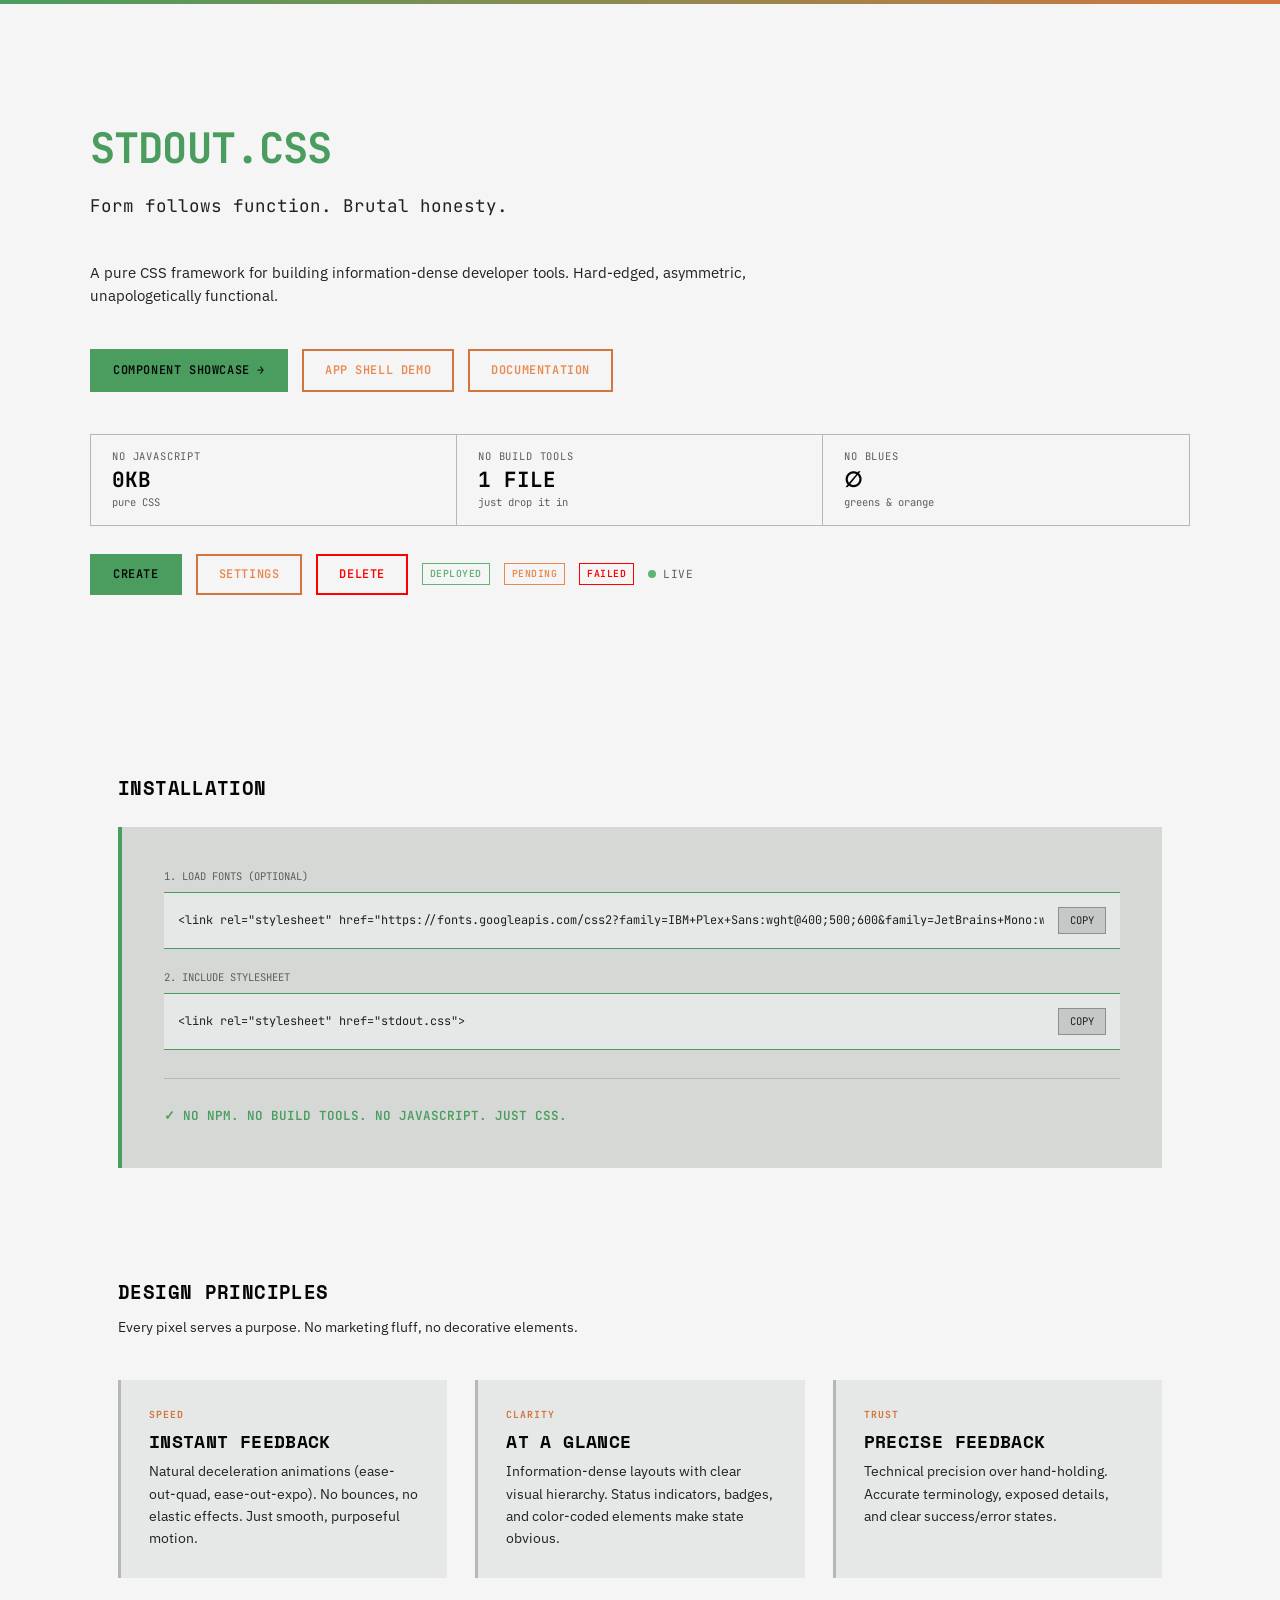
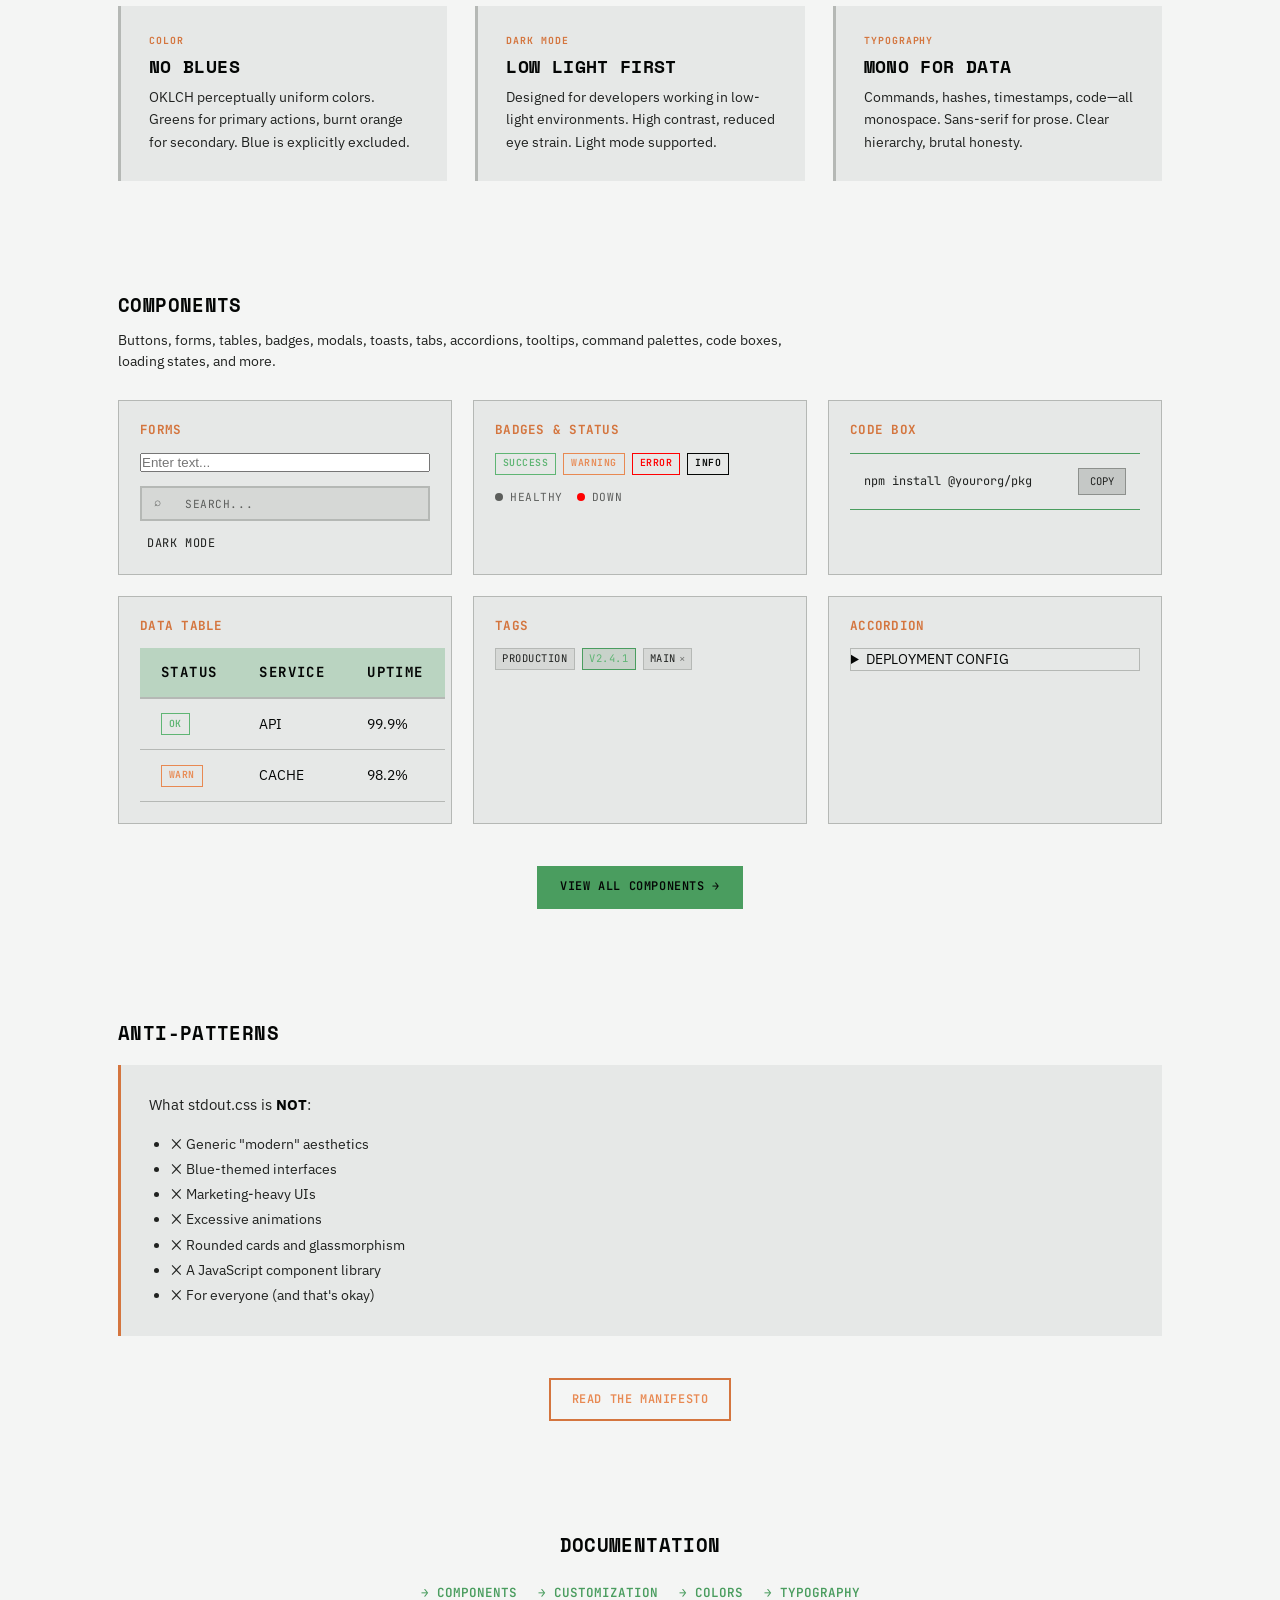
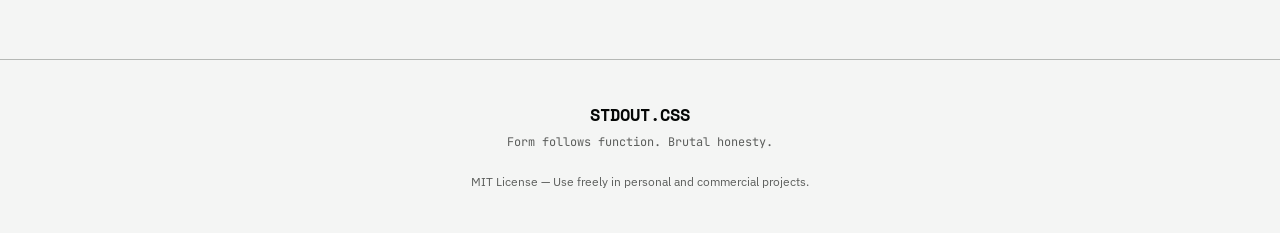
==== index.html @ 314b1a1a "Rebrand to stdout.css and add GitHub Pages landing page - Rebrand from "Terminal Brutalism" to stdou" ====
<!DOCTYPE html>
<html lang="en">
<head>
    <meta charset="UTF-8">
    <meta name="viewport" content="width=device-width, initial-scale=1.0">
    <title>Stdout.css — Pure CSS Framework for Developer Tools</title>
    <meta name="description" content="A pure CSS framework for building information-dense developer tools. No JavaScript. No build tools. Form follows function. Brutal honesty.">
    <link rel="preconnect" href="https://fonts.googleapis.com">
    <link rel="preconnect" href="https://fonts.gstatic.com" crossorigin>
    <link rel="stylesheet" href="https://fonts.googleapis.com/css2?family=IBM+Plex+Sans:wght@400;500;600&family=JetBrains+Mono:wght@400;500;600&family=Space+Mono:wght@400;700&display=swap">
    <link rel="stylesheet" href="stdout.css">
    <style>
        /* Page layout */
        .hero {
            min-height: 80vh;
            display: flex;
            flex-direction: column;
            justify-content: center;
            padding: var(--space-3xl) var(--space-xl);
            position: relative;
            overflow: hidden;
        }

        .hero::before {
            content: '';
            position: absolute;
            top: 0;
            left: 0;
            right: 0;
            height: 4px;
            background: linear-gradient(90deg, var(--green-primary) 0%, var(--orange-primary) 100%);
        }

        .hero-content {
            max-width: 1100px;
            margin: 0 auto;
            width: 100%;
        }

        .terminal-display {
            font-family: var(--font-mono);
            font-size: 3rem;
            font-weight: 700;
            line-height: 1.1;
            margin-bottom: var(--space-lg);
            color: var(--green-primary);
            text-transform: uppercase;
            letter-spacing: -0.02em;
        }

        .terminal-subtitle {
            font-family: var(--font-mono);
            font-size: 1.25rem;
            color: var(--text-secondary);
            margin-bottom: var(--space-2xl);
            max-width: 600px;
        }

        .section {
            padding: var(--space-3xl) var(--space-xl);
            max-width: 1100px;
            margin: 0 auto;
        }

        .feature-grid {
            display: grid;
            grid-template-columns: repeat(auto-fit, minmax(280px, 1fr));
            gap: var(--space-xl);
            margin-top: var(--space-2xl);
        }

        .feature-card {
            padding: var(--space-xl);
            background: var(--bg-surface);
            border-left: 3px solid var(--border-subtle);
            transition: all 200ms var(--ease-out-quad);
        }

        .feature-card:hover {
            border-left-color: var(--green-primary);
            background: var(--bg-elevated);
        }

        .feature-label {
            font-family: var(--font-mono);
            font-size: 0.7rem;
            color: var(--orange-primary);
            font-weight: 700;
            margin-bottom: var(--space-sm);
            text-transform: uppercase;
            letter-spacing: 0.1em;
        }

        .feature-title {
            font-family: var(--font-display);
            font-size: 1.3rem;
            font-weight: 700;
            margin-bottom: var(--space-sm);
            text-transform: uppercase;
        }

        .example-grid {
            display: grid;
            grid-template-columns: repeat(auto-fit, minmax(320px, 1fr));
            gap: var(--space-lg);
            margin-top: var(--space-xl);
        }

        .example-box {
            padding: var(--space-lg);
            background: var(--bg-surface);
            border: 1px solid var(--border-subtle);
        }

        .install-box {
            background: var(--bg-elevated);
            padding: var(--space-2xl);
            border-left: 4px solid var(--green-primary);
            margin-top: var(--space-xl);
        }

        @media (max-width: 768px) {
            .terminal-display {
                font-size: 2rem;
            }
            .terminal-subtitle {
                font-size: 1rem;
            }
        }
    </style>
</head>
<body>

<!-- ── HERO ──────────────────────────────────────────────── -->
<section class="hero">
    <div class="hero-content">
        <div class="terminal-display">
            STDOUT.CSS
        </div>
        <div class="terminal-subtitle">
            Form follows function. Brutal honesty.
        </div>
        <p style="color: var(--text-secondary); font-size: 1.1rem; margin-bottom: var(--space-2xl); max-width: 700px;">
            A pure CSS framework for building information-dense developer tools. Hard-edged, asymmetric, unapologetically functional.
        </p>

        <div style="display: flex; gap: var(--space-md); flex-wrap: wrap; margin-bottom: var(--space-2xl);">
            <a href="examples/index.html" class="action-btn" style="text-decoration: none;">COMPONENT SHOWCASE →</a>
            <a href="examples/app-shell.html" class="action-btn secondary" style="text-decoration: none;">APP SHELL DEMO</a>
            <a href="docs/components.md" class="action-btn secondary" style="text-decoration: none;">DOCUMENTATION</a>
        </div>

        <!-- Live stats -->
        <div class="stat-row" style="margin-bottom: var(--space-xl);">
            <div class="stat-cell">
                <div class="stat-label">NO JAVASCRIPT</div>
                <div class="stat-value">0KB</div>
                <div class="stat-delta">pure CSS</div>
            </div>
            <div class="stat-cell">
                <div class="stat-label">NO BUILD TOOLS</div>
                <div class="stat-value">1 FILE</div>
                <div class="stat-delta">just drop it in</div>
            </div>
            <div class="stat-cell">
                <div class="stat-label">NO BLUES</div>
                <div class="stat-value">∅</div>
                <div class="stat-delta">greens & orange</div>
            </div>
        </div>

        <!-- Live component preview -->
        <div style="display: flex; gap: var(--space-md); align-items: center; flex-wrap: wrap;">
            <button class="action-btn">CREATE</button>
            <button class="action-btn secondary">SETTINGS</button>
            <button class="action-btn danger">DELETE</button>
            <span class="badge success">DEPLOYED</span>
            <span class="badge warning">PENDING</span>
            <span class="badge error">FAILED</span>
            <span class="status-row">
                <span class="status-dot live pulse"></span>
                LIVE
            </span>
        </div>
    </div>
</section>

<!-- ── INSTALL ───────────────────────────────────────────── -->
<section class="section" style="background: var(--bg-base);">
    <h2 style="margin-bottom: var(--space-lg);">INSTALLATION</h2>

    <div class="install-box">
        <div style="margin-bottom: var(--space-lg);">
            <div style="font-family: var(--font-mono); font-size: 0.75rem; color: var(--text-muted); margin-bottom: var(--space-sm);">
                1. LOAD FONTS (OPTIONAL)
            </div>
            <div class="code-box">
                <pre><code>&lt;link rel="stylesheet" href="https://fonts.googleapis.com/css2?family=IBM+Plex+Sans:wght@400;500;600&family=JetBrains+Mono:wght@400;500;600&family=Space+Mono:wght@400;700&display=swap"&gt;</code></pre>
                <button class="copy-btn" aria-label="Copy to clipboard">COPY</button>
            </div>
        </div>

        <div>
            <div style="font-family: var(--font-mono); font-size: 0.75rem; color: var(--text-muted); margin-bottom: var(--space-sm);">
                2. INCLUDE STYLESHEET
            </div>
            <div class="code-box">
                <pre><code>&lt;link rel="stylesheet" href="stdout.css"&gt;</code></pre>
                <button class="copy-btn" aria-label="Copy to clipboard">COPY</button>
            </div>
        </div>

        <div style="margin-top: var(--space-xl); padding-top: var(--space-xl); border-top: 1px solid var(--border-subtle);">
            <div style="font-family: var(--font-mono); font-size: 0.9rem; color: var(--green-primary); font-weight: 600;">
                ✓ NO NPM. NO BUILD TOOLS. NO JAVASCRIPT. JUST CSS.
            </div>
        </div>
    </div>
</section>

<!-- ── FEATURES ──────────────────────────────────────────── -->
<section class="section">
    <h2 style="margin-bottom: var(--space-md);">DESIGN PRINCIPLES</h2>
    <p style="color: var(--text-secondary); max-width: 700px;">
        Every pixel serves a purpose. No marketing fluff, no decorative elements.
    </p>

    <div class="feature-grid">
        <div class="feature-card">
            <div class="feature-label">SPEED</div>
            <h3 class="feature-title">Instant Feedback</h3>
            <p style="color: var(--text-secondary); line-height: 1.6;">
                Natural deceleration animations (ease-out-quad, ease-out-expo). No bounces, no elastic effects. Just smooth, purposeful motion.
            </p>
        </div>

        <div class="feature-card">
            <div class="feature-label">CLARITY</div>
            <h3 class="feature-title">At A Glance</h3>
            <p style="color: var(--text-secondary); line-height: 1.6;">
                Information-dense layouts with clear visual hierarchy. Status indicators, badges, and color-coded elements make state obvious.
            </p>
        </div>

        <div class="feature-card">
            <div class="feature-label">TRUST</div>
            <h3 class="feature-title">Precise Feedback</h3>
            <p style="color: var(--text-secondary); line-height: 1.6;">
                Technical precision over hand-holding. Accurate terminology, exposed details, and clear success/error states.
            </p>
        </div>

        <div class="feature-card">
            <div class="feature-label">COLOR</div>
            <h3 class="feature-title">No Blues</h3>
            <p style="color: var(--text-secondary); line-height: 1.6;">
                OKLCH perceptually uniform colors. Greens for primary actions, burnt orange for secondary. Blue is explicitly excluded.
            </p>
        </div>

        <div class="feature-card">
            <div class="feature-label">DARK MODE</div>
            <h3 class="feature-title">Low Light First</h3>
            <p style="color: var(--text-secondary); line-height: 1.6;">
                Designed for developers working in low-light environments. High contrast, reduced eye strain. Light mode supported.
            </p>
        </div>

        <div class="feature-card">
            <div class="feature-label">TYPOGRAPHY</div>
            <h3 class="feature-title">Mono For Data</h3>
            <p style="color: var(--text-secondary); line-height: 1.6;">
                Commands, hashes, timestamps, code—all monospace. Sans-serif for prose. Clear hierarchy, brutal honesty.
            </p>
        </div>
    </div>
</section>

<!-- ── COMPONENTS ────────────────────────────────────────── -->
<section class="section" style="background: var(--bg-base);">
    <h2 style="margin-bottom: var(--space-md);">COMPONENTS</h2>
    <p style="color: var(--text-secondary); margin-bottom: var(--space-xl); max-width: 700px;">
        Buttons, forms, tables, badges, modals, toasts, tabs, accordions, tooltips, command palettes, code boxes, loading states, and more.
    </p>

    <div class="example-grid">
        <!-- Forms -->
        <div class="example-box">
            <h3 style="font-size: 0.9rem; margin-bottom: var(--space-md); font-family: var(--font-mono); color: var(--orange-primary);">FORMS</h3>
            <div style="display: flex; flex-direction: column; gap: var(--space-md);">
                <input type="text" placeholder="Enter text..." style="width: 100%;">
                <div class="search-field">
                    <span class="search-prefix">⌕</span>
                    <input type="search" class="search-input" placeholder="Search...">
                </div>
                <label class="toggle-switch">
                    <input type="checkbox" checked>
                    <span class="toggle-slider"></span>
                    <span class="toggle-label">DARK MODE</span>
                </label>
            </div>
        </div>

        <!-- Badges & Status -->
        <div class="example-box">
            <h3 style="font-size: 0.9rem; margin-bottom: var(--space-md); font-family: var(--font-mono); color: var(--orange-primary);">BADGES & STATUS</h3>
            <div style="display: flex; flex-direction: column; gap: var(--space-md);">
                <div style="display: flex; gap: var(--space-sm); flex-wrap: wrap;">
                    <span class="badge success">SUCCESS</span>
                    <span class="badge warning">WARNING</span>
                    <span class="badge error">ERROR</span>
                    <span class="badge">INFO</span>
                </div>
                <div style="display: flex; gap: var(--space-md); flex-wrap: wrap;">
                    <span class="status-row">
                        <span class="status-dot success"></span>
                        HEALTHY
                    </span>
                    <span class="status-row">
                        <span class="status-dot error"></span>
                        DOWN
                    </span>
                </div>
            </div>
        </div>

        <!-- Code Box -->
        <div class="example-box">
            <h3 style="font-size: 0.9rem; margin-bottom: var(--space-md); font-family: var(--font-mono); color: var(--orange-primary);">CODE BOX</h3>
            <div class="code-box">
                <pre><code>npm install @yourorg/pkg</code></pre>
                <button class="copy-btn" aria-label="Copy to clipboard">COPY</button>
            </div>
        </div>

        <!-- Data Table -->
        <div class="example-box">
            <h3 style="font-size: 0.9rem; margin-bottom: var(--space-md); font-family: var(--font-mono); color: var(--orange-primary);">DATA TABLE</h3>
            <table class="data-table">
                <thead>
                    <tr>
                        <th>STATUS</th>
                        <th>SERVICE</th>
                        <th>UPTIME</th>
                    </tr>
                </thead>
                <tbody>
                    <tr>
                        <td><span class="badge success">OK</span></td>
                        <td>API</td>
                        <td>99.9%</td>
                    </tr>
                    <tr>
                        <td><span class="badge warning">WARN</span></td>
                        <td>CACHE</td>
                        <td>98.2%</td>
                    </tr>
                </tbody>
            </table>
        </div>

        <!-- Tags -->
        <div class="example-box">
            <h3 style="font-size: 0.9rem; margin-bottom: var(--space-md); font-family: var(--font-mono); color: var(--orange-primary);">TAGS</h3>
            <div class="tag-list">
                <span class="tag">production</span>
                <span class="tag accent">v2.4.1</span>
                <span class="tag">main <button class="tag-remove" aria-label="Remove">×</button></span>
            </div>
        </div>

        <!-- Accordion -->
        <div class="example-box">
            <h3 style="font-size: 0.9rem; margin-bottom: var(--space-md); font-family: var(--font-mono); color: var(--orange-primary);">ACCORDION</h3>
            <details class="accordion">
                <summary class="accordion-trigger">
                    DEPLOYMENT CONFIG
                </summary>
                <div class="accordion-content">
                    <p style="color: var(--text-secondary); margin: 0;">
                        Environment variables, build settings, and deployment hooks.
                    </p>
                </div>
            </details>
        </div>
    </div>

    <div style="margin-top: var(--space-2xl); text-align: center;">
        <a href="examples/index.html" class="action-btn" style="text-decoration: none;">VIEW ALL COMPONENTS →</a>
    </div>
</section>

<!-- ── PHILOSOPHY ────────────────────────────────────────── -->
<section class="section">
    <h2 style="margin-bottom: var(--space-lg);">ANTI-PATTERNS</h2>

    <div style="background: var(--bg-surface); border-left: 3px solid var(--orange-primary); padding: var(--space-xl);">
        <p style="color: var(--text-secondary); font-size: 1.05rem; line-height: 1.7; margin-bottom: var(--space-md);">
            What stdout.css is <strong style="color: var(--text-primary);">NOT</strong>:
        </p>
        <ul style="color: var(--text-secondary); line-height: 1.8; padding-left: var(--space-lg);">
            <li>❌ Generic "modern" aesthetics</li>
            <li>❌ Blue-themed interfaces</li>
            <li>❌ Marketing-heavy UIs</li>
            <li>❌ Excessive animations</li>
            <li>❌ Rounded cards and glassmorphism</li>
            <li>❌ A JavaScript component library</li>
            <li>❌ For everyone (and that's okay)</li>
        </ul>
    </div>

    <div style="margin-top: var(--space-2xl); text-align: center;">
        <a href="PHILOSOPHY.md" class="action-btn secondary" style="text-decoration: none;">READ THE MANIFESTO</a>
    </div>
</section>

<!-- ── DOCS & EXAMPLES ───────────────────────────────────── -->
<section class="section" style="background: var(--bg-base); text-align: center; padding: var(--space-3xl) var(--space-xl);">
    <h2 style="margin-bottom: var(--space-lg);">DOCUMENTATION</h2>

    <div style="display: flex; gap: var(--space-lg); justify-content: center; flex-wrap: wrap; margin-top: var(--space-xl);">
        <a href="docs/components.md" style="text-decoration: none; color: var(--green-primary); font-family: var(--font-mono); font-weight: 600; font-size: 0.9rem;">
            → COMPONENTS
        </a>
        <a href="docs/customization.md" style="text-decoration: none; color: var(--green-primary); font-family: var(--font-mono); font-weight: 600; font-size: 0.9rem;">
            → CUSTOMIZATION
        </a>
        <a href="docs/colors.md" style="text-decoration: none; color: var(--green-primary); font-family: var(--font-mono); font-weight: 600; font-size: 0.9rem;">
            → COLORS
        </a>
        <a href="docs/typography.md" style="text-decoration: none; color: var(--green-primary); font-family: var(--font-mono); font-weight: 600; font-size: 0.9rem;">
            → TYPOGRAPHY
        </a>
    </div>
</section>

<!-- ── FOOTER ────────────────────────────────────────────── -->
<footer style="padding: var(--space-2xl) var(--space-xl); background: var(--bg-base); border-top: 1px solid var(--border-subtle); text-align: center;">
    <div style="font-family: var(--font-display); font-size: 1.2rem; font-weight: 700; margin-bottom: var(--space-sm); text-transform: uppercase;">
        STDOUT.CSS
    </div>
    <div style="color: var(--text-muted); font-family: var(--font-mono); font-size: 0.85rem; margin-bottom: var(--space-lg);">
        Form follows function. Brutal honesty.
    </div>
    <div style="color: var(--text-muted); font-size: 0.85rem;">
        MIT License — Use freely in personal and commercial projects.
    </div>
</footer>

<script>
    // Copy button functionality
    document.querySelectorAll('.copy-btn').forEach(btn => {
        btn.addEventListener('click', () => {
            const codeBox = btn.closest('.code-box');
            const code = codeBox.querySelector('code').textContent;
            navigator.clipboard.writeText(code).then(() => {
                const originalText = btn.textContent;
                btn.textContent = 'COPIED';
                btn.style.background = 'var(--green-primary)';
                btn.style.color = 'var(--gray-900)';
                setTimeout(() => {
                    btn.textContent = originalText;
                    btn.style.background = '';
                    btn.style.color = '';
                }, 2000);
            });
        });
    });
</script>

</body>
</html>
---- stdout.css ----
/* ============================================
   STDOUT.CSS
   Form follows function. Brutal honesty.
   A CSS-only framework for information-dense developer tools
   ============================================ */

/* ============================================
   CSS VARIABLES & DESIGN TOKENS
   ============================================ */
:root {
    /* Colors - Greens & Orange (NO BLUES) */
    --green-primary: #4a9d5f;
    --green-light: #5fb574;
    --green-dark: #3a7d4f;
    --orange-primary: #d4753e;
    --orange-light: #e88952;
    --orange-dark: #c4652e;

    /* Grays & Blacks (tinted with green for cohesion - no pure grays) */
    --gray-900: oklch(0.12 0.008 150);  /* ~#0a0b0a - darkest, subtle green tint */
    --gray-850: oklch(0.18 0.008 150);  /* ~#121312 */
    --gray-800: oklch(0.24 0.008 150);  /* ~#1a1b1a */
    --gray-700: oklch(0.30 0.008 150);  /* ~#252625 */
    --gray-600: oklch(0.40 0.008 150);  /* ~#3a3b3a */
    --gray-500: oklch(0.48 0.008 150);  /* ~#4a4c4a */
    --gray-400: oklch(0.60 0.006 150);  /* ~#6a6b6a */
    --gray-300: oklch(0.70 0.004 150);  /* ~#8a8b8a */
    --gray-200: oklch(0.80 0.003 150);  /* ~#a8a9a8 */
    --gray-100: oklch(0.88 0.002 150);  /* ~#c8c9c8 */
    --gray-50: oklch(0.94 0.001 150);   /* ~#e8e9e8 - lightest */

    /* Semantic Colors */
    --bg-app: var(--gray-900);
    --bg-surface: var(--gray-800);
    --bg-elevated: var(--gray-700);
    --bg-interactive: var(--gray-600);
    --border-subtle: var(--gray-600);
    --border-strong: var(--gray-500);
    --text-primary: var(--gray-50);
    --text-secondary: var(--gray-200);
    --text-muted: var(--gray-400);
    --text-accent: var(--green-light);

    /* Status Colors */
    --status-success: var(--green-light);
    --status-warning: var(--orange-light);
    --status-error: oklch(0.63 0.26 29);
    --status-info: var(--gray-300);

    /* Typography
     * Load these fonts before stdout.css, with display=swap to prevent FOIT:
     *
     * <link rel="preconnect" href="https://fonts.googleapis.com">
     * <link rel="preconnect" href="https://fonts.gstatic.com" crossorigin>
     * <link rel="stylesheet" href="https://fonts.googleapis.com/css2?family=IBM+Plex+Sans:wght@400;500;600&family=JetBrains+Mono:wght@400;500;600&family=Space+Mono:wght@400;700&display=swap">
     *
     * Fallbacks are provided — the UI remains functional without custom fonts.
     */
    --font-display: 'Space Mono', 'Courier New', monospace;
    --font-body: 'IBM Plex Sans', -apple-system, BlinkMacSystemFont, 'Segoe UI', sans-serif;
    --font-mono: 'JetBrains Mono', 'Courier New', monospace;

    /* Spacing Scale (asymmetric, functional) */
    --space-xs: 0.25rem;
    --space-sm: 0.5rem;
    --space-md: 1rem;
    --space-lg: 1.5rem;
    --space-xl: 2rem;
    --space-2xl: 3rem;
    --space-3xl: 4rem;

    /* Layout */
    --border-width: 2px;
    --focus-ring-color: var(--green-light);
    --table-actions-width: 120px;

    /* Transitions - cubic-bezier for natural deceleration */
    --ease-out-quad: cubic-bezier(0.25, 0.46, 0.45, 0.94);
    --ease-out-quart: cubic-bezier(0.165, 0.84, 0.44, 1);
    --ease-out-expo: cubic-bezier(0.19, 1, 0.22, 1);
    --transition-fast: 150ms var(--ease-out-quart);
    --transition-normal: 250ms var(--ease-out-quart);
    --transition-slow: 350ms var(--ease-out-expo);
}

/* ============================================
   RESET & BASE STYLES
   ============================================ */
*, *::before, *::after {
    box-sizing: border-box;
    margin: 0;
    padding: 0;
}

html {
    font-size: 14px;
    -webkit-font-smoothing: antialiased;
    -moz-osx-font-smoothing: grayscale;
}

body {
    font-family: var(--font-body);
    font-size: 1rem;
    line-height: 1.5;
    color: var(--text-primary);
    background: var(--bg-app);
}

/* ============================================
   FOCUS INDICATORS (Accessibility)
   ============================================ */
*:focus {
    outline: none;
}

*:focus-visible {
    outline: 2px solid var(--focus-ring-color);
    outline-offset: 2px;
}

/* Keyboard navigation support */
@media (prefers-reduced-motion: reduce) {
    *,
    *::before,
    *::after {
        animation-duration: 0.01ms !important;
        animation-iteration-count: 1 !important;
        transition-duration: 0.01ms !important;
    }
}

/* ============================================
   TYPOGRAPHY SYSTEM
   ============================================ */
h1, h2, h3, h4, h5, h6 {
    font-family: var(--font-display);
    font-weight: 700;
    letter-spacing: 0.02em;
    text-transform: uppercase;
}

h1 {
    font-size: clamp(1.5rem, 2vw, 2rem);
    line-height: 1.1;
    letter-spacing: 0.025em;
}
h2 {
    font-size: clamp(1.25rem, 1.5vw, 1.5rem);
    line-height: 1.2;
    letter-spacing: 0.02em;
}
h3 {
    font-size: 1.25rem;
    line-height: 1.3;
}
h4 {
    font-size: 1.125rem;
    line-height: 1.4;
}
h5 {
    font-size: 1rem;
    line-height: 1.4;
}

code, kbd, pre {
    font-family: var(--font-mono);
    font-size: 0.9em;
}

/* Inline code */
:not(pre) > code {
    padding: 0.1em 0.35em;
    background: var(--bg-elevated);
    border: 1px solid var(--border-subtle);
    color: var(--green-light);
}

/* Keyboard shortcut */
kbd {
    display: inline-block;
    padding: 0.1em 0.45em;
    background: var(--bg-elevated);
    border: 1px solid var(--border-strong);
    border-bottom-width: 2px;
    color: var(--text-secondary);
    font-size: 0.75em;
    line-height: 1.5;
}

/* Highlighted text */
mark {
    background: color-mix(in oklch, var(--orange-light) 30%, transparent);
    color: var(--text-primary);
    padding: 0.05em 0.2em;
}

/* Abbreviation */
abbr[title] {
    text-decoration: underline dotted var(--text-muted);
    cursor: help;
}

/* Blockquote */
blockquote {
    border-left: 3px solid var(--orange-primary);
    margin: var(--space-md) 0;
    padding: var(--space-sm) var(--space-lg);
    color: var(--text-secondary);
    font-style: italic;
}

blockquote cite {
    display: block;
    margin-top: var(--space-sm);
    font-family: var(--font-mono);
    font-size: 0.8em;
    font-style: normal;
    color: var(--text-muted);
}

/* Deleted / inserted text */
del {
    color: var(--status-error);
    text-decoration: line-through;
    opacity: 0.7;
}

ins {
    color: var(--status-success);
    text-decoration: underline;
    text-decoration-style: dotted;
}

/* Superscript / subscript */
sup, sub {
    font-size: 0.75em;
    font-family: var(--font-mono);
    color: var(--text-muted);
}

/* Small text */
small {
    font-size: 0.85em;
    color: var(--text-muted);
}

/* ============================================
   TOOLTIPS
   ============================================ */
[data-tooltip] {
    position: relative;
}

/* Tooltip box — default position: above */
[data-tooltip]::before {
    content: attr(data-tooltip);
    position: absolute;
    bottom: calc(100% + 6px);
    left: 50%;
    transform: translateX(-50%);
    padding: var(--space-xs) var(--space-sm);
    background: var(--bg-surface);
    border: 1px solid var(--green-primary);
    color: var(--text-primary);
    font-family: var(--font-mono);
    font-size: 0.75rem;
    font-style: normal;
    white-space: nowrap;
    pointer-events: none;
    opacity: 0;
    z-index: 4000;
    transition: opacity var(--transition-fast);
}

[data-tooltip]:hover,
[data-tooltip]:focus-visible {
    z-index: 1;
}

[data-tooltip]:hover::before,
[data-tooltip]:focus-visible::before {
    opacity: 1;
}

/* Position variants */
[data-tooltip].tooltip-bottom::before {
    bottom: auto;
    top: calc(100% + 6px);
}

[data-tooltip].tooltip-left::before {
    bottom: auto;
    left: auto;
    right: calc(100% + 6px);
    top: 50%;
    transform: translateY(-50%);
}

[data-tooltip].tooltip-right::before {
    bottom: auto;
    left: calc(100% + 6px);
    top: 50%;
    transform: translateY(-50%);
}

/* ============================================
   BUTTON SYSTEM
   ============================================ */
.action-btn {
    display: inline-flex;
    align-items: center;
    justify-content: center;
    gap: var(--space-xs);
    padding: 0.75rem 1.5rem;
    background: var(--green-primary);
    border: var(--border-width) solid var(--green-primary);
    color: var(--gray-900);
    font-family: var(--font-mono);
    font-size: 0.85rem;
    font-weight: 600;
    text-transform: uppercase;
    letter-spacing: 0.05em;
    cursor: pointer;
    transition: background-color var(--transition-fast), border-color var(--transition-fast), color var(--transition-fast), transform var(--transition-fast), box-shadow var(--transition-fast);
    position: relative;
}

.action-btn:hover {
    background: var(--green-light);
    border-color: var(--green-light);
    transform: translateY(-2px);
    box-shadow: 0 4px 12px color-mix(in oklch, var(--green-primary) 40%, transparent);
}


.action-btn:active {
    transform: translateY(0);
    box-shadow: none;
}

.action-btn.secondary {
    background: transparent;
    color: var(--orange-light);
    border-color: var(--orange-primary);
}

.action-btn.secondary:hover {
    background: var(--orange-primary);
    color: var(--gray-900);
    border-color: var(--orange-light);
}

.action-btn.danger {
    background: transparent;
    color: var(--status-error);
    border-color: var(--status-error);
}

.action-btn.danger:hover {
    background: var(--status-error);
    color: var(--text-primary);
}

.action-btn.small {
    padding: 0.5rem 1rem;
    font-size: 0.75rem;
}

.action-btn:disabled,
.action-btn[aria-disabled="true"] {
    opacity: 0.4;
    cursor: not-allowed;
    transform: none;
    box-shadow: none;
    pointer-events: none;
}

/* Loading state — spinner dots replace text visually */
.action-btn.loading {
    color: transparent;
    pointer-events: none;
    position: relative;
}

.action-btn.loading::after {
    content: '';
    position: absolute;
    inset: 0;
    display: flex;
    align-items: center;
    justify-content: center;
    /* Blinking block cursor */
    background-image: repeating-linear-gradient(
        90deg,
        currentColor 0, currentColor 6px,
        transparent 6px, transparent 10px
    );
    background-size: 30px 4px;
    background-repeat: no-repeat;
    background-position: center;
    animation: btn-loading 0.9s var(--ease-out-quart) infinite;
    color: var(--gray-900);
    opacity: 0.7;
}

.action-btn.secondary.loading::after {
    color: var(--orange-light);
    opacity: 1;
}

.action-btn.danger.loading::after {
    color: var(--status-error);
    opacity: 1;
}

@keyframes btn-loading {
    0%   { background-position: -30px center; }
    100% { background-position: calc(100% + 30px) center; }
}

.icon-btn {
    background: transparent;
    border: 1px solid var(--border-subtle);
    color: var(--text-secondary);
    padding: 0.5rem 1rem;
    font-family: var(--font-mono);
    font-size: 0.8rem;
    text-transform: uppercase;
    cursor: pointer;
    transition: background-color var(--transition-fast), border-color var(--transition-fast), color var(--transition-fast), transform var(--transition-fast);
}

.icon-btn:hover {
    background: var(--bg-elevated);
    border-color: var(--green-primary);
    color: var(--green-light);
}


.icon-btn:active {
    transform: scale(0.95);
}

.text-btn {
    background: none;
    border: none;
    color: var(--text-muted);
    font-family: var(--font-mono);
    font-size: 0.85rem;
    text-transform: uppercase;
    text-decoration: underline;
    cursor: pointer;
    padding: 0;
    transition: color var(--transition-fast);
}

.text-btn:hover {
    color: var(--text-primary);
}

.copy-btn {
    padding: 0.4rem 0.8rem;
    background: var(--bg-interactive);
    border: 1px solid var(--border-strong);
    color: var(--text-secondary);
    font-family: var(--font-mono);
    font-size: 0.75rem;
    text-transform: uppercase;
    cursor: pointer;
    transition: background-color var(--transition-fast), border-color var(--transition-fast), color var(--transition-fast);
}

.copy-btn:hover {
    background: var(--green-primary);
    border-color: var(--green-primary);
    color: var(--gray-900);
}

/* ============================================
   DATA TABLE
   ============================================ */
.data-table-container {
    background: var(--bg-surface);
    border: var(--border-width) solid var(--border-strong);
}

.data-table {
    width: 100%;
    border-collapse: collapse;
}

.data-table thead {
    background: color-mix(in oklch, var(--green-primary) 28%, transparent);
    border-bottom: var(--border-width) solid var(--border-subtle);
}

.data-table th {
    padding: var(--space-md) var(--space-lg);
    text-align: left;
    font-family: var(--font-mono);
    font-size: 1rem;
    font-weight: 700;
    color: var(--text-primary);
    text-transform: uppercase;
    letter-spacing: 0.1em;
}

.data-table tbody tr {
    border-bottom: 1px solid var(--border-subtle);
    cursor: pointer;
    transition: background var(--transition-fast);
}

.data-table tbody tr:hover {
    background: var(--bg-app);
}

.data-table tbody tr:focus-within {
    outline: 2px solid var(--focus-ring-color);
    outline-offset: -2px;
}

.data-table tbody tr:active {
    background: var(--bg-surface);
}

.data-table tbody tr.selected {
    background: color-mix(in oklch, var(--green-primary) 15%, transparent);
}

.data-table tbody tr.archived {
    opacity: 0.5;
}

.data-table td {
    padding: var(--space-md) var(--space-lg);
    vertical-align: middle;
    max-width: 0; /* Enable text truncation in flex/grid children */
    overflow: hidden;
}

/* First column (checkbox) should not shrink */
.data-table td:first-child {
    max-width: none;
    width: 40px;
}

/* Last column (actions) should not shrink */
.data-table td:last-child {
    max-width: none;
    width: var(--table-actions-width);
}

.data-checkbox {
    width: 16px;
    height: 16px;
}

/* ============================================
   CHECKBOXES & RADIO BUTTONS
   ============================================ */
.checkbox-control,
.radio-control {
    display: flex;
    align-items: center;
    gap: var(--space-sm);
    cursor: pointer;
    font-family: var(--font-mono);
    font-size: 0.85rem;
    text-transform: uppercase;
    letter-spacing: 0.05em;
    color: var(--text-secondary);
    user-select: none;
}

.checkbox-control:hover,
.radio-control:hover {
    color: var(--text-primary);
}

input[type="checkbox"],
input[type="radio"] {
    appearance: none;
    -webkit-appearance: none;
    width: 16px;
    height: 16px;
    flex-shrink: 0;
    border: 2px solid var(--border-strong);
    background: var(--bg-elevated);
    cursor: pointer;
    position: relative;
    transition: border-color var(--transition-fast), background var(--transition-fast);
}

input[type="radio"] {
    border-radius: 50%;
}

input[type="checkbox"]:hover,
input[type="radio"]:hover {
    border-color: var(--green-primary);
}

input[type="checkbox"]:checked {
    background: var(--green-primary);
    border-color: var(--green-primary);
}

/* Checkmark via pseudo-element */
input[type="checkbox"]:checked::after {
    content: '';
    position: absolute;
    top: 1px;
    left: 4px;
    width: 4px;
    height: 8px;
    border: 2px solid var(--bg-app);
    border-top: none;
    border-left: none;
    transform: rotate(45deg);
}

input[type="radio"]:checked {
    background: var(--green-primary);
    border-color: var(--green-primary);
}

/* Inner dot via pseudo-element */
input[type="radio"]:checked::after {
    content: '';
    position: absolute;
    top: 2px;
    left: 2px;
    width: 8px;
    height: 8px;
    border-radius: 50%;
    background: var(--bg-app);
}

input[type="checkbox"]:disabled,
input[type="radio"]:disabled {
    opacity: 0.5;
    cursor: not-allowed;
}

input[type="checkbox"]:disabled:hover,
input[type="radio"]:disabled:hover {
    border-color: var(--border-strong);
}

/* ============================================
   RANGE SLIDER
   ============================================ */
.slider {
    -webkit-appearance: none;
    appearance: none;
    width: 100%;
    height: 4px;
    background: linear-gradient(
        to right,
        var(--green-primary) 0%,
        var(--green-primary) var(--slider-fill, 0%),
        var(--border-strong) var(--slider-fill, 0%),
        var(--border-strong) 100%
    );
    border: none;
    outline: none;
    cursor: pointer;
}

.slider::-webkit-slider-thumb {
    -webkit-appearance: none;
    appearance: none;
    width: 16px;
    height: 16px;
    background: var(--green-light);
    border: 2px solid var(--green-primary);
    cursor: pointer;
    transition: background var(--transition-fast), border-color var(--transition-fast);
}

.slider::-moz-range-thumb {
    width: 16px;
    height: 16px;
    background: var(--green-light);
    border: 2px solid var(--green-primary);
    border-radius: 0;
    cursor: pointer;
    transition: background var(--transition-fast), border-color var(--transition-fast);
}

.slider::-moz-range-track {
    height: 4px;
    background: transparent;
}

.slider:hover::-webkit-slider-thumb {
    background: var(--green-primary);
    border-color: var(--green-light);
}

.slider:hover::-moz-range-thumb {
    background: var(--green-primary);
    border-color: var(--green-light);
}

.slider:focus-visible {
    outline: 2px solid var(--focus-ring-color);
    outline-offset: 4px;
}

.slider:disabled {
    opacity: 0.5;
    cursor: not-allowed;
}

.slider-field {
    display: flex;
    flex-direction: column;
    gap: var(--space-sm);
}

.slider-row {
    display: flex;
    align-items: center;
    gap: var(--space-md);
}

.slider-value {
    font-family: var(--font-mono);
    font-size: 0.85rem;
    color: var(--green-light);
    min-width: 3ch;
    text-align: right;
    flex-shrink: 0;
}

/* ============================================
   TOGGLE SWITCH
   ============================================ */
.toggle-switch {
    display: inline-flex;
    align-items: center;
    gap: var(--space-sm);
    cursor: pointer;
    user-select: none;
    font-family: var(--font-mono);
    font-size: 0.85rem;
    text-transform: uppercase;
    letter-spacing: 0.05em;
    color: var(--text-secondary);
}

.toggle-switch:hover {
    color: var(--text-primary);
}

/* Hide native checkbox, keep it keyboard & screen-reader accessible */
.toggle-switch input[type="checkbox"] {
    position: absolute;
    opacity: 0;
    width: 0;
    height: 0;
    margin: 0;
}

.toggle-track {
    position: relative;
    width: 44px;
    height: 22px;
    background: var(--bg-elevated);
    border: 2px solid var(--border-strong);
    flex-shrink: 0;
    transition: background var(--transition-fast), border-color var(--transition-fast);
}

.toggle-thumb {
    position: absolute;
    top: 2px;
    left: 2px;
    width: 14px;
    height: 14px;
    background: var(--text-muted);
    transition: transform var(--transition-fast), background var(--transition-fast);
}

/* On state */
.toggle-switch input:checked + .toggle-track {
    background: color-mix(in oklch, var(--green-primary) 20%, transparent);
    border-color: var(--green-primary);
}

.toggle-switch input:checked + .toggle-track .toggle-thumb {
    transform: translateX(22px);
    background: var(--green-light);
}

/* Focus */
.toggle-switch input:focus-visible + .toggle-track {
    outline: 2px solid var(--focus-ring-color);
    outline-offset: 2px;
}

/* Disabled */
.toggle-switch:has(input:disabled) {
    opacity: 0.5;
    cursor: not-allowed;
}

.data-title {
    font-family: var(--font-mono);
    font-size: 1rem;
    font-weight: 600;
    color: var(--green-light);
    overflow: hidden;
    text-overflow: ellipsis;
    white-space: nowrap;
    max-width: 100%;
}

.data-description {
    font-size: 0.85rem;
    color: var(--text-muted);
    margin-top: var(--space-xs);
    display: -webkit-box;
    -webkit-line-clamp: 2;
    line-clamp: 2;
    -webkit-box-orient: vertical;
    overflow: hidden;
    word-wrap: break-word;
    overflow-wrap: break-word;
}

.data-meta {
    display: flex;
    align-items: center;
    gap: var(--space-sm);
    flex-wrap: wrap;
    font-family: var(--font-mono);
    font-size: 0.75rem;
    color: var(--text-muted);
}

.data-actions {
    display: flex;
    gap: var(--space-xs);
    opacity: 0;
    transition: opacity var(--transition-fast);
}

.data-table tbody tr:hover .data-actions,
.data-table tbody tr:focus-within .data-actions {
    opacity: 1;
}

/* Status Badges */
.badge {
    display: inline-block;
    padding: 0.2rem 0.5rem;
    font-family: var(--font-mono);
    font-size: 0.7rem;
    font-weight: 600;
    text-transform: uppercase;
    letter-spacing: 0.05em;
    border: 1px solid;
    max-width: 24ch;
    overflow: hidden;
    text-overflow: ellipsis;
    white-space: nowrap;
    vertical-align: middle;
}

.badge.success {
    color: var(--status-success);
    border-color: var(--status-success);
}

.badge.warning {
    color: var(--status-warning);
    border-color: var(--status-warning);
}

.badge.error {
    color: var(--status-error);
    border-color: var(--status-error);
}

.badge.info {
    color: var(--status-info);
    border-color: var(--status-info);
}

/* ============================================
   MODALS
   ============================================ */
.modal {
    position: fixed;
    top: 0;
    left: 0;
    width: 100%;
    height: 100%;
    z-index: 1000;
    display: flex;
    align-items: center;
    justify-content: center;
}

.modal-backdrop {
    position: absolute;
    top: 0;
    left: 0;
    width: 100%;
    height: 100%;
    background: color-mix(in oklch, var(--gray-900) 80%, transparent);
    backdrop-filter: blur(4px);
}

.modal-panel {
    position: relative;
    width: 90%;
    max-width: 600px;
    max-height: 85vh;
    background: var(--bg-surface);
    border: var(--border-width) solid var(--green-primary);
    display: flex;
    flex-direction: column;
    z-index: 1;
}

.modal-panel.wide {
    max-width: 900px;
}

.modal-header {
    padding: var(--space-xl);
    background: var(--bg-elevated);
    border-bottom: var(--border-width) solid var(--green-primary);
    display: flex;
    align-items: center;
    justify-content: space-between;
}

.modal-title {
    font-family: var(--font-display);
    color: var(--green-light);
    margin: 0;
}

.modal-close {
    width: 32px;
    height: 32px;
    background: none;
    border: none;
    color: var(--text-muted);
    font-size: 2rem;
    line-height: 1;
    cursor: pointer;
    transition: color var(--transition-fast);
}

.modal-close:hover {
    color: var(--status-error);
}

.modal-body {
    padding: var(--space-xl);
    overflow-y: auto;
    flex: 1;
}

.modal-footer {
    padding: var(--space-lg) var(--space-xl);
    background: var(--bg-elevated);
    border-top: 1px solid var(--border-subtle);
    display: flex;
    gap: var(--space-md);
    justify-content: flex-end;
}

/* ============================================
   FORMS
   ============================================ */
.form-field {
    margin-bottom: var(--space-lg);
}

.form-label {
    display: block;
    margin-bottom: var(--space-sm);
    font-family: var(--font-mono);
    font-size: 0.85rem;
    font-weight: 600;
    color: var(--text-secondary);
    text-transform: uppercase;
    letter-spacing: 0.05em;
}

.form-input,
.form-textarea,
.form-select {
    width: 100%;
    padding: 0.75rem 1rem;
    background: var(--bg-elevated);
    border: var(--border-width) solid var(--border-subtle);
    color: var(--text-primary);
    font-family: var(--font-body);
    font-size: 1rem;
    transition: border-color var(--transition-fast), background-color var(--transition-fast), box-shadow var(--transition-fast);
}

.form-input:focus,
.form-textarea:focus,
.form-select:focus {
    outline: none;
    border-color: var(--green-primary);
    background: var(--bg-surface);
    box-shadow: 0 0 0 3px color-mix(in oklch, var(--green-primary) 10%, transparent);
}

.form-input:hover:not(:focus),
.form-textarea:hover:not(:focus),
.form-select:hover:not(:focus) {
    border-color: var(--border-strong);
}

.form-input:disabled,
.form-textarea:disabled,
.form-select:disabled {
    opacity: 0.5;
    cursor: not-allowed;
    background: var(--bg-surface);
}

.form-textarea {
    resize: vertical;
    min-height: 100px;
}

.form-help {
    margin-top: var(--space-xs);
    font-size: 0.85rem;
    color: var(--text-muted);
}

.form-field-group {
    display: flex;
    gap: var(--space-sm);
}

.form-field-group .form-input {
    flex: 1;
}

/* Required field indicator */
.form-label .required {
    color: var(--status-error);
    margin-inline-start: var(--space-xs);
    font-size: 0.9em;
}

/* Read-only state */
.form-input[readonly],
.form-textarea[readonly] {
    background: var(--bg-elevated);
    border-color: var(--border-subtle);
    color: var(--text-secondary);
    cursor: default;
    opacity: 0.8;
}

/* Native HTML5 validation — only show after user interaction */
.form-input:invalid:not(:placeholder-shown):not(:focus),
.form-textarea:invalid:not(:placeholder-shown):not(:focus) {
    border-color: var(--status-error);
}

/* Error state */
.form-field.error .form-input,
.form-field.error .form-textarea,
.form-field.error .form-select {
    border-color: var(--status-error);
    background: color-mix(in oklch, var(--status-error) 6%, var(--bg-elevated));
}

.form-field.error .form-input:focus,
.form-field.error .form-textarea:focus,
.form-field.error .form-select:focus {
    box-shadow: 0 0 0 3px color-mix(in oklch, var(--status-error) 15%, transparent);
}

.form-field.error .form-label {
    color: var(--status-error);
}

.form-error {
    margin-top: var(--space-xs);
    font-family: var(--font-mono);
    font-size: 0.8rem;
    color: var(--status-error);
}

/* Success state */
.form-field.success .form-input,
.form-field.success .form-textarea,
.form-field.success .form-select {
    border-color: var(--status-success);
}

.form-field.success .form-input:focus,
.form-field.success .form-textarea:focus,
.form-field.success .form-select:focus {
    box-shadow: 0 0 0 3px color-mix(in oklch, var(--status-success) 15%, transparent);
}

/* Custom select — remove native arrow, add custom indicator */
.form-select {
    appearance: none;
    -webkit-appearance: none;
    background-image: url("data:image/svg+xml,%3Csvg xmlns='http://www.w3.org/2000/svg' width='10' height='6' viewBox='0 0 10 6'%3E%3Cpath d='M0 0l5 6 5-6z' fill='%236a6b6a'/%3E%3C/svg%3E");
    background-repeat: no-repeat;
    background-position: right var(--space-md) center;
    padding-right: 2.5rem;
    cursor: pointer;
}

/* ============================================
   MESSAGES & NOTIFICATIONS
   ============================================ */
.error-message {
    padding: var(--space-md);
    background: color-mix(in oklch, var(--status-error) 20%, transparent);
    border-left: 3px solid var(--status-error);
    color: var(--status-error);
    font-size: 0.9rem;
    margin-top: var(--space-md);
}

.warning-box {
    padding: var(--space-md);
    background: color-mix(in oklch, var(--orange-primary) 20%, transparent);
    border-left: 3px solid var(--orange-primary);
    color: var(--orange-light);
    font-size: 0.9rem;
    margin-top: var(--space-md);
}

.toast-container {
    position: fixed;
    bottom: var(--space-xl);
    right: var(--space-xl);
    z-index: 2000;
    display: flex;
    flex-direction: column;
    gap: var(--space-sm);
    max-width: 400px;
}

.toast {
    padding: var(--space-md) var(--space-lg);
    background: var(--bg-elevated);
    border-left: 4px solid;
    color: var(--text-primary);
    font-size: 0.9rem;
    animation: slideIn var(--transition-normal);
}

.toast.success { border-color: var(--status-success); }
.toast.warning { border-color: var(--status-warning); }
.toast.error { border-color: var(--status-error); }
.toast.info { border-color: var(--status-info); }

@keyframes slideIn {
    from {
        transform: translateX(100%);
        opacity: 0;
    }
    to {
        transform: translateX(0);
        opacity: 1;
    }
}

/* ============================================
   COMMAND PALETTE
   ============================================ */
.command-palette {
    position: fixed;
    top: 0;
    left: 0;
    width: 100%;
    height: 100%;
    z-index: 3000;
    display: flex;
    align-items: flex-start;
    justify-content: center;
    padding-top: 15vh;
}

.command-palette-backdrop {
    position: absolute;
    top: 0;
    left: 0;
    width: 100%;
    height: 100%;
    background: color-mix(in oklch, var(--gray-900) 90%, transparent);
    backdrop-filter: blur(8px);
}

.command-palette-modal {
    position: relative;
    width: 90%;
    max-width: 700px;
    background: var(--bg-surface);
    border: var(--border-width) solid var(--green-primary);
    z-index: 1;
}

.command-input {
    width: 100%;
    padding: var(--space-lg) var(--space-xl);
    background: var(--bg-elevated);
    border: none;
    border-bottom: var(--border-width) solid var(--green-primary);
    color: var(--text-primary);
    font-family: var(--font-mono);
    font-size: 1.25rem;
    text-transform: uppercase;
}

.command-input:focus {
    outline: none;
}

.command-input::placeholder {
    color: var(--text-muted);
    opacity: 0.6;
}

.command-results {
    max-height: 400px;
    overflow-y: auto;
}

.command-result-item {
    padding: var(--space-md) var(--space-lg);
    border-bottom: 1px solid var(--border-subtle);
    cursor: pointer;
    transition: background var(--transition-fast);
}

.command-result-item:hover {
    background: var(--bg-elevated);
}

.command-result-item:focus-visible {
    outline: 2px solid var(--focus-ring-color);
    outline-offset: -2px;
}

.command-result-item:last-child {
    border-bottom: none;
}

.command-result-item .data-title {
    font-family: var(--font-mono);
    font-size: 1rem;
    font-weight: 600;
    color: var(--green-light);
    margin-bottom: var(--space-xs);
}

.command-result-item .text-muted {
    font-size: 0.85rem;
}

/* ============================================
   LOADING STATES
   ============================================ */
.loading-state {
    padding: var(--space-3xl);
    text-align: center;
    color: var(--text-muted);
}

.empty-state {
    padding: var(--space-3xl);
    text-align: center;
    color: var(--text-muted);
}

.empty-state-icon {
    font-size: 3rem;
    opacity: 0.3;
    margin-bottom: var(--space-lg);
    filter: grayscale(1);
}

.empty-state-title {
    font-family: var(--font-display);
    font-size: 1.125rem;
    color: var(--text-secondary);
    margin-bottom: var(--space-sm);
    text-transform: uppercase;
    letter-spacing: 0.05em;
}

.empty-state-description {
    font-size: 0.9rem;
    color: var(--text-muted);
    max-width: 400px;
    margin: 0 auto var(--space-lg);
    line-height: 1.6;
}

.empty-state-action {
    margin-top: var(--space-lg);
}

/* Terminal-style block cursor spinner — no circles */
.loading-spinner {
    display: flex;
    align-items: flex-end;
    gap: 3px;
    height: 24px;
    margin: 0 auto var(--space-md);
    width: fit-content;
}

.loading-spinner::before,
.loading-spinner::after,
.loading-spinner span {
    content: '';
    display: block;
    width: 8px;
    background: var(--green-primary);
    animation: bar-pulse 1s var(--ease-out-quart) infinite;
}

.loading-spinner::before { height: 8px; animation-delay: 0s; }
.loading-spinner span     { height: 16px; animation-delay: 0.15s; }
.loading-spinner::after  { height: 24px; animation-delay: 0.3s; }

@keyframes bar-pulse {
    0%, 100% { opacity: 0.25; }
    50%       { opacity: 1; }
}

/* Skeleton Loading States */
.skeleton {
    background: linear-gradient(
        90deg,
        var(--bg-elevated) 0%,
        var(--bg-interactive) 50%,
        var(--bg-elevated) 100%
    );
    background-size: 200% 100%;
    animation: skeleton-pulse 1.5s ease-in-out infinite;
    border-radius: 2px;
}

@keyframes skeleton-pulse {
    0%, 100% {
        background-position: 200% 0;
    }
    50% {
        background-position: 0 0;
    }
}

.skeleton-text {
    height: 1em;
    margin-bottom: var(--space-sm);
}

.skeleton-title {
    height: 1.5em;
    width: 60%;
    margin-bottom: var(--space-md);
}

.skeleton-row {
    height: 60px;
    margin-bottom: 1px;
}

/* ============================================
   SUCCESS ANIMATIONS & DELIGHT
   ============================================ */
@keyframes checkmark-draw {
    0% {
        stroke-dashoffset: 50;
    }
    100% {
        stroke-dashoffset: 0;
    }
}

@keyframes scale-in {
    0% {
        transform: scale(0.8);
        opacity: 0;
    }
    50% {
        transform: scale(1.05);
    }
    100% {
        transform: scale(1);
        opacity: 1;
    }
}

@keyframes success-pulse {
    0%, 100% {
        box-shadow: 0 0 0 0 color-mix(in oklch, var(--green-light) 40%, transparent);
    }
    50% {
        box-shadow: 0 0 0 8px transparent;
    }
}

.success-checkmark {
    display: inline-block;
    animation: scale-in 0.3s var(--ease-out-quart);
}

.success-checkmark circle {
    stroke: var(--green-light);
    stroke-width: 2;
    fill: none;
}

.success-checkmark path {
    stroke: var(--green-light);
    stroke-width: 3;
    fill: none;
    stroke-dasharray: 50;
    stroke-dashoffset: 50;
    animation: checkmark-draw 0.4s var(--ease-out-expo) 0.2s forwards;
}

/* Confetti particles */
@keyframes confetti-fall {
    0% {
        transform: translateY(0) rotate(0deg);
        opacity: 1;
    }
    100% {
        transform: translateY(100vh) rotate(360deg);
        opacity: 0;
    }
}

.confetti-particle {
    position: fixed;
    width: 8px;
    height: 8px;
    background: var(--green-light);
    opacity: 0;
    pointer-events: none;
    z-index: 9999;
}

/* Button press satisfaction */
.action-btn:active {
    transform: translateY(1px) scale(0.98);
    box-shadow: none;
    transition-duration: 50ms;
}

/* Ripple effect container */
.ripple-container {
    position: relative;
    overflow: hidden;
}

.ripple {
    position: absolute;
    border-radius: 50%;
    background: color-mix(in oklch, var(--green-light) 30%, transparent);
    transform: scale(0);
    animation: ripple-animation 0.6s ease-out;
    pointer-events: none;
}

@keyframes ripple-animation {
    to {
        transform: scale(4);
        opacity: 0;
    }
}

/* ============================================
   UTILITY CLASSES
   ============================================ */
.text-green { color: var(--green-light); }
.text-orange { color: var(--orange-light); }
.text-muted { color: var(--text-muted); }
.text-error { color: var(--status-error); }

[hidden] {
    display: none !important;
}

/* ============================================
   TEXT OVERFLOW HANDLING
   ============================================ */
.truncate {
    overflow: hidden;
    text-overflow: ellipsis;
    white-space: nowrap;
}

.line-clamp-2 {
    display: -webkit-box;
    -webkit-line-clamp: 2;
    line-clamp: 2;
    -webkit-box-orient: vertical;
    overflow: hidden;
}

.line-clamp-3 {
    display: -webkit-box;
    -webkit-line-clamp: 3;
    line-clamp: 3;
    -webkit-box-orient: vertical;
    overflow: hidden;
}

.break-words {
    word-wrap: break-word;
    overflow-wrap: break-word;
    word-break: break-word;
    hyphens: auto;
}

/* Prevent flex/grid items from overflowing */
.flex-shrink {
    min-width: 0;
    overflow: hidden;
}

.grid-shrink {
    min-width: 0;
    min-height: 0;
}

/* ============================================
   EXPANDABLE SECTIONS
   ============================================ */
.expandable-section {
    margin-top: var(--space-lg);
}

.section-toggle {
    padding: var(--space-md);
    background: var(--bg-surface);
    border: 1px solid var(--border-subtle);
    font-family: var(--font-mono);
    font-size: 0.9rem;
    text-transform: uppercase;
    color: var(--orange-light);
    cursor: pointer;
    user-select: none;
    list-style: none;
}

.section-toggle:hover {
    background: var(--bg-elevated);
}

.section-toggle::marker {
    display: none;
}

/* ============================================
   TABS (pure CSS — radio button technique)
   ============================================ */

/* Hide radio inputs while keeping them in the accessibility tree */
.tab-input {
    position: absolute;
    opacity: 0;
    width: 0;
    height: 0;
    margin: 0;
}

/* Tab strip */
.tab-list {
    display: flex;
    border-bottom: var(--border-width) solid var(--border-subtle);
}

/* Individual tab labels */
.tab-label {
    padding: var(--space-sm) var(--space-lg);
    font-family: var(--font-mono);
    font-size: 0.85rem;
    font-weight: 600;
    text-transform: uppercase;
    letter-spacing: 0.05em;
    color: var(--text-muted);
    cursor: pointer;
    user-select: none;
    border-bottom: var(--border-width) solid transparent;
    margin-bottom: calc(-1 * var(--border-width));
    transition: color var(--transition-fast), border-color var(--transition-fast);
}

.tab-label:hover {
    color: var(--text-secondary);
}

/* Tab panels — all hidden by default */
.tab-panel {
    display: none;
    padding: var(--space-lg);
    background: var(--bg-surface);
    border: 1px solid var(--border-subtle);
    border-top: none;
}

/* Active tab label — up to 6 tabs */
.tab-input:nth-of-type(1):checked ~ .tab-list .tab-label:nth-child(1),
.tab-input:nth-of-type(2):checked ~ .tab-list .tab-label:nth-child(2),
.tab-input:nth-of-type(3):checked ~ .tab-list .tab-label:nth-child(3),
.tab-input:nth-of-type(4):checked ~ .tab-list .tab-label:nth-child(4),
.tab-input:nth-of-type(5):checked ~ .tab-list .tab-label:nth-child(5),
.tab-input:nth-of-type(6):checked ~ .tab-list .tab-label:nth-child(6) {
    color: var(--green-light);
    border-bottom-color: var(--green-primary);
}

/* Active tab panel */
.tab-input:nth-of-type(1):checked ~ .tab-panels .tab-panel:nth-child(1),
.tab-input:nth-of-type(2):checked ~ .tab-panels .tab-panel:nth-child(2),
.tab-input:nth-of-type(3):checked ~ .tab-panels .tab-panel:nth-child(3),
.tab-input:nth-of-type(4):checked ~ .tab-panels .tab-panel:nth-child(4),
.tab-input:nth-of-type(5):checked ~ .tab-panels .tab-panel:nth-child(5),
.tab-input:nth-of-type(6):checked ~ .tab-panels .tab-panel:nth-child(6) {
    display: block;
}

/* ============================================
   ACCORDION
   ============================================ */
.accordion {
    border: 1px solid var(--border-subtle);
}

.accordion-item {
    border-bottom: 1px solid var(--border-subtle);
}

.accordion-item:last-child {
    border-bottom: none;
}

.accordion-header {
    display: flex;
    align-items: center;
    gap: var(--space-sm);
    padding: var(--space-md) var(--space-lg);
    background: var(--bg-surface);
    font-family: var(--font-mono);
    font-size: 0.9rem;
    font-weight: 600;
    text-transform: uppercase;
    letter-spacing: 0.05em;
    color: var(--text-primary);
    cursor: pointer;
    user-select: none;
    list-style: none;
    transition: background var(--transition-fast), color var(--transition-fast);
}

.accordion-header:hover {
    background: var(--bg-elevated);
}

/* Remove default browser disclosure triangle */
.accordion-header::marker,
.accordion-header::-webkit-details-marker {
    display: none;
}

/* [+] / [-] open/close indicator */
.accordion-header::before {
    content: '[+]';
    color: var(--green-light);
    flex-shrink: 0;
}

.accordion-item[open] > .accordion-header::before {
    content: '[-]';
}

.accordion-item[open] > .accordion-header {
    background: color-mix(in oklch, var(--green-primary) 10%, transparent);
    color: var(--green-light);
    border-bottom: 1px solid var(--border-subtle);
}

.accordion-body {
    padding: var(--space-lg);
    background: var(--bg-app);
    color: var(--text-secondary);
    font-size: 0.95rem;
    line-height: 1.6;
}

/* ============================================
   CODE BOX
   ============================================ */
.command-list {
    display: flex;
    flex-direction: column;
    gap: var(--space-lg);
}

.command-item {
    padding-bottom: var(--space-lg);
    border-bottom: 1px solid var(--border-subtle);
}

.command-item:last-child {
    border-bottom: none;
}

.command-title {
    color: var(--orange-light);
    margin-bottom: var(--space-sm);
}

.code-box {
    display: flex;
    align-items: center;
    justify-content: space-between;
    gap: var(--space-md);
    padding: var(--space-md);
    background: var(--bg-surface);
    border-top: 1px solid var(--green-primary);
    border-bottom: 1px solid var(--green-primary);
}

.code-box pre {
    flex: 1;
    margin: 0;
    overflow-x: auto;
    white-space: pre;
    scrollbar-width: none; /* Firefox */
    -ms-overflow-style: none; /* IE/Edge */
}

.code-box pre::-webkit-scrollbar {
    display: none; /* Chrome/Safari/Opera */
}

.code-box code {
    flex: 1;
    font-size: 0.85rem;
    color: var(--text-secondary);
    white-space: pre;
}

.command-note {
    margin-top: var(--space-xs);
    font-size: 0.85rem;
    color: var(--text-muted);
}

.code-block {
    padding: var(--space-md);
    background: var(--bg-surface);
    border-top: 1px solid var(--green-primary);
    border-bottom: 1px solid var(--green-primary);
    overflow-x: auto;
    font-size: 0.85rem;
    color: var(--text-secondary);
    white-space: pre;
}

.cheatsheet-content {
    padding: var(--space-md);
    background: var(--bg-surface);
    max-height: 400px;
    overflow-y: auto;
}

/* ============================================
   RESPONSIVE (tablet: 768px–1024px)
   ============================================ */
@media (max-width: 1024px) {
    /* Touch targets - minimum 44x44px for accessibility */
    .action-btn,
    .action-btn.small,
    .icon-btn {
        min-height: 44px;
        min-width: 44px;
    }

    .data-table td {
        padding: var(--space-md);
    }

    /* Increase base font size for readability on small screens */
    html {
        font-size: 16px;
    }

    /* Stack form controls vertically on narrow screens */
    .form-field-group {
        flex-direction: column;
    }

    .form-field-group .form-input {
        width: 100%;
    }
}

/* ============================================
   RESPONSIVE (phone: ≤768px)
   ============================================ */
@media (max-width: 768px) {
    /* Tables: enable horizontal scroll, hide hover-only action column */
    .data-table-container {
        overflow-x: auto;
        -webkit-overflow-scrolling: touch;
    }

    .data-table td:last-child,
    .data-table th:last-child {
        display: none;
    }

    /* Modals: near full-screen on phone */
    .modal-panel {
        width: 95vw;
        max-height: 92vh;
        margin: var(--space-md);
    }

    /* Toasts: full-width at bottom */
    .toast-container {
        left: var(--space-md);
        right: var(--space-md);
        bottom: var(--space-md);
        max-width: none;
    }

    /* Tighten modal padding on phone */
    .modal-header,
    .modal-body,
    .modal-footer {
        padding: var(--space-md);
    }

    /* ── Tabs ───────────────────────────────────────────────── */
    /* Scrollable tab strip — no wrapping, swipe to reveal tabs */
    .tab-list {
        overflow-x: auto;
        overflow-y: hidden;
        -webkit-overflow-scrolling: touch;
        scrollbar-width: none;        /* Firefox */
        scroll-snap-type: x proximity;
        flex-wrap: nowrap;
    }

    .tab-list::-webkit-scrollbar {
        display: none;               /* Chrome/Safari */
    }

    .tab-label {
        flex-shrink: 0;              /* Prevent labels from squishing */
        scroll-snap-align: start;
        padding: var(--space-sm) var(--space-md);  /* Tighter on mobile */
    }

    /* ── Pagination ─────────────────────────────────────────── */
    .pagination {
        overflow-x: auto;
        -webkit-overflow-scrolling: touch;
        padding-bottom: var(--space-xs); /* Room for scrollbar on iOS */
        flex-wrap: nowrap;
    }

    .page-item {
        flex-shrink: 0;
        min-width: 44px;             /* Touch target */
        height: 44px;
    }

    /* ── Code box ───────────────────────────────────────────── */
    /* Stack code and copy button vertically on narrow screens */
    .code-box {
        flex-direction: column;
        align-items: flex-start;
        gap: var(--space-sm);
    }

    .code-box .copy-btn {
        align-self: flex-end;
    }

    /* ── Nav items — ensure 44px touch targets ──────────────── */
    .nav-item,
    .nav-group-label {
        min-height: 44px;
        display: flex;
        align-items: center;
    }

    .nav-item-sub {
        min-height: 40px;
    }

    /* ── Alert — compact icon on narrow screens ─────────────── */
    .alert-icon {
        display: none;
    }

    /* ── Timeline — tighter indent ──────────────────────────── */
    .timeline {
        padding-inline-start: var(--space-lg);
    }

    .timeline::before {
        inset-inline-start: 5px;
    }

    .timeline-item::before {
        inset-inline-start: calc(-1 * var(--space-lg) + 2px);
    }

    /* ── Stat row — fix dividers when cells wrap ────────────── */
    .stat-cell {
        border-right: none;
        border-bottom: 1px solid var(--border-subtle);
    }

    .stat-cell:last-child {
        border-bottom: none;
    }

    /* ── Command palette — anchored to top of screen ────────── */
    .command-palette {
        padding-top: 0;
        align-items: flex-start;
    }

    .command-palette-modal {
        width: 100%;
        max-width: 100%;
        min-height: 50vh;
        max-height: 85vh;
        overflow-y: auto;
    }

    /* ── Breadcrumbs — allow tight wrapping ─────────────────── */
    .breadcrumbs {
        font-size: 0.8rem;
    }

    /* ── Accordion — larger touch targets ───────────────────── */
    .accordion-header {
        min-height: 48px;
        padding: var(--space-md);
    }

    /* ── Search input — full width on mobile ────────────────── */
    .search-field {
        width: 100%;
    }

    /* ── Buttons — full-width option via .full-width ────────── */
    .action-btn.full-width {
        width: 100%;
        justify-content: center;
    }

    /* ── Tooltips — disable hover-triggered tooltips on touch
       (focus-visible still works for keyboard users)  ─────── */
    @media (hover: none) {
        [data-tooltip]:not(:focus-visible)::before {
            display: none;
        }
    }
}

/* ============================================
   TOUCH DEVICE REFINEMENTS (any pointer: coarse)
   ============================================ */
@media (pointer: coarse) {
    /* All interactive elements need bigger tap areas */
    .accordion-header,
    .tree-label,
    .nav-item,
    .page-item,
    .tab-label,
    .tag-remove,
    .toggle-switch {
        min-height: 44px;
    }

    /* Remove hover-only opacity reveals — they don't work on touch */
    .data-actions {
        opacity: 1;
    }

    /* Increase slider thumb for touch */
    .slider::-webkit-slider-thumb {
        width: 22px;
        height: 22px;
    }

    .slider::-moz-range-thumb {
        width: 22px;
        height: 22px;
    }
}

/* ============================================
   PRINT
   ============================================ */
@media print {
    /* Remove all interactive chrome */
    .app-topbar,
    .app-sidebar,
    .app-details,
    .modal,
    .toast-container,
    .command-palette,
    .action-btn,
    .icon-btn,
    .copy-btn,
    .pagination,
    .skip-nav,
    .alert-dismiss,
    .tag-remove,
    [data-tooltip]::before {
        display: none !important;
    }

    /* Reset layout for print */
    body {
        background: white;
        color: black;
        font-size: 11pt;
    }

    .app-shell {
        display: block;
    }

    .app-content {
        padding: 0;
        overflow: visible;
    }

    /* Simplify colors for B&W printing */
    :root {
        --bg-app: white;
        --bg-surface: white;
        --bg-elevated: #f5f5f5;
        --bg-interactive: #eeeeee;
        --border-subtle: #cccccc;
        --border-strong: #999999;
        --text-primary: black;
        --text-secondary: #333333;
        --text-muted: #666666;
        --green-primary: #2d6e3e;
        --green-light: #2d6e3e;
        --status-success: #2d6e3e;
        --status-error: #c00000;
        --status-warning: #8b4000;
    }

    /* Avoid page breaks inside key components */
    .accordion-item,
    .timeline-item,
    .kv-list,
    .stat-row,
    .data-table tr {
        break-inside: avoid;
    }

    /* Show full URLs after links */
    a[href^="http"]::after {
        content: " (" attr(href) ")";
        font-size: 0.8em;
        color: #666;
    }

    /* Make tables print cleanly */
    .data-table-container {
        overflow: visible;
        border: 1px solid #ccc;
    }

    .data-table td:last-child,
    .data-table th:last-child {
        display: table-cell; /* Restore hidden action column */
    }

    /* Code blocks — ensure they don't overflow page */
    .code-block,
    .code-box {
        white-space: pre-wrap;
        word-break: break-all;
        border: 1px solid #ccc;
        border-left: 3px solid #2d6e3e;
    }
}

/* ============================================
   LIGHT MODE (prefers-color-scheme: light)
   Note: experimental — dark mode is the primary target.
   ============================================ */
@media (prefers-color-scheme: light) {
    :root {
        /* Backgrounds — inverted gray scale, same green tint */
        --bg-app:         oklch(0.97 0.002 150);
        --bg-surface:     oklch(0.93 0.003 150);
        --bg-elevated:    oklch(0.88 0.004 150);
        --bg-interactive: oklch(0.83 0.005 150);

        /* Borders */
        --border-subtle: oklch(0.78 0.006 150);
        --border-strong: oklch(0.65 0.006 150);

        /* Text — near-black on light backgrounds */
        --text-primary:   oklch(0.12 0.008 150);
        --text-secondary: oklch(0.25 0.006 150);
        --text-muted:     oklch(0.48 0.005 150);
        --text-accent:    var(--green-dark);

        /* Focus ring needs more contrast on light backgrounds */
        --focus-ring-color: var(--green-dark);
    }
}

/* ============================================
   PROGRESS BAR
   ============================================ */
.progress-field {
    display: flex;
    flex-direction: column;
    gap: var(--space-xs);
}

.progress-header {
    display: flex;
    justify-content: space-between;
    align-items: baseline;
    font-family: var(--font-mono);
    font-size: 0.8rem;
}

.progress-label {
    text-transform: uppercase;
    letter-spacing: 0.05em;
    color: var(--text-muted);
}

.progress-value {
    color: var(--green-light);
}

.progress {
    width: 100%;
    height: 8px;
    background: var(--bg-elevated);
    border: 1px solid var(--border-subtle);
    overflow: hidden;
}

.progress-bar {
    height: 100%;
    background: var(--green-primary);
    transition: width var(--transition-slow);
}

/* Size variants */
.progress.thin  { height: 4px; }
.progress.thick { height: 14px; }

/* Status variants */
.progress-bar.success { background: var(--status-success); }
.progress-bar.warning { background: var(--status-warning); }
.progress-bar.error   { background: var(--status-error); }

/* Indeterminate — unknown duration */
.progress-bar.indeterminate {
    width: 35%;
    animation: progress-slide 1.6s var(--ease-out-quart) infinite;
}

@keyframes progress-slide {
    0%   { transform: translateX(-100%); }
    100% { transform: translateX(400%); }
}

/* ============================================
   SIDEBAR NAVIGATION
   ============================================ */
.nav-sidebar {
    display: flex;
    flex-direction: column;
    font-family: var(--font-mono);
    font-size: 0.85rem;
}

.nav-group {
    display: flex;
    flex-direction: column;
    margin-bottom: var(--space-md);
}

.nav-group-label {
    padding: var(--space-sm) var(--space-md);
    font-size: 0.7rem;
    font-weight: 600;
    text-transform: uppercase;
    letter-spacing: 0.1em;
    color: var(--text-muted);
    border-bottom: 1px solid var(--border-subtle);
    margin-bottom: var(--space-xs);
}

.nav-item {
    display: flex;
    align-items: center;
    gap: var(--space-sm);
    padding: var(--space-sm) var(--space-md);
    color: var(--text-secondary);
    text-decoration: none;
    text-transform: uppercase;
    letter-spacing: 0.05em;
    border-left: 2px solid transparent;
    transition: background var(--transition-fast), color var(--transition-fast), border-color var(--transition-fast);
    cursor: pointer;
    user-select: none;
}

.nav-item:hover:not([aria-current]) {
    background: var(--bg-elevated);
    color: var(--text-primary);
}

.nav-item[aria-current="page"] {
    background: color-mix(in oklch, var(--green-primary) 15%, transparent);
    border-left-color: var(--green-primary);
    color: var(--green-light);
}

/* Disabled nav item */
.nav-item[aria-disabled="true"] {
    opacity: 0.4;
    cursor: not-allowed;
    pointer-events: none;
}

/* Sub-navigation items */
.nav-item-sub {
    padding-left: calc(var(--space-md) + var(--space-lg));
    font-size: 0.8rem;
    color: var(--text-muted);
}

.nav-item-sub:hover:not([aria-current]) {
    color: var(--text-secondary);
}

/* Badge/count inside nav item */
.nav-item-count {
    margin-left: auto;
    font-size: 0.75rem;
    color: var(--text-muted);
    background: var(--bg-interactive);
    padding: 0.1em 0.4em;
    border: 1px solid var(--border-subtle);
}

/* ============================================
   PAGINATION
   ============================================ */
.pagination {
    display: flex;
    align-items: center;
    gap: var(--space-xs);
    font-family: var(--font-mono);
    font-size: 0.85rem;
}

.page-item {
    display: inline-flex;
    align-items: center;
    justify-content: center;
    min-width: 32px;
    height: 32px;
    padding: 0 var(--space-sm);
    background: transparent;
    border: 1px solid var(--border-subtle);
    color: var(--text-muted);
    text-decoration: none;
    text-transform: uppercase;
    letter-spacing: 0.05em;
    cursor: pointer;
    transition: background var(--transition-fast), color var(--transition-fast), border-color var(--transition-fast);
    user-select: none;
}

.page-item:hover:not([aria-current]):not([aria-disabled]) {
    background: var(--bg-elevated);
    color: var(--text-primary);
    border-color: var(--border-strong);
}

.page-item[aria-current="page"] {
    background: color-mix(in oklch, var(--green-primary) 15%, transparent);
    border-color: var(--green-primary);
    color: var(--green-light);
    cursor: default;
}

.page-item[aria-disabled="true"] {
    opacity: 0.35;
    cursor: not-allowed;
    pointer-events: none;
}

/* ============================================
   BREADCRUMBS
   ============================================ */
.breadcrumbs {
    display: flex;
    align-items: center;
    flex-wrap: wrap;
    gap: var(--space-xs);
    font-family: var(--font-mono);
    font-size: 0.85rem;
    color: var(--text-muted);
}

.breadcrumb-item {
    display: flex;
    align-items: center;
    gap: var(--space-xs);
}

/* Separator between items */
.breadcrumb-item + .breadcrumb-item::before {
    content: '/';
    color: var(--border-strong);
}

.breadcrumb-link {
    color: var(--text-muted);
    text-decoration: none;
    text-transform: uppercase;
    letter-spacing: 0.05em;
    transition: color var(--transition-fast);
}

.breadcrumb-link:hover {
    color: var(--text-secondary);
}

/* Current page — not a link */
.breadcrumb-item[aria-current="page"] {
    color: var(--green-light);
    text-transform: uppercase;
    letter-spacing: 0.05em;
}

/* ============================================
   HIGHLIGHT TEXT
   ============================================ */
.highlight-text {
    font-family: var(--font-mono);
    font-weight: 600;
    color: var(--green-light);
}

/* ============================================
   STATUS DOT
   ============================================ */
.status-dot {
    display: inline-block;
    width: 8px;
    height: 8px;
    border-radius: 50%;
    background: var(--text-muted);
    flex-shrink: 0;
}

/* Color variants */
.status-dot.live    { background: var(--status-success); }
.status-dot.warning { background: var(--status-warning); }
.status-dot.error   { background: var(--status-error); }
.status-dot.info    { background: var(--text-muted); }

/* Pulsing animation for live/active states */
.status-dot.live.pulse {
    animation: status-pulse 2s ease-in-out infinite;
}

@keyframes status-pulse {
    0%, 100% {
        box-shadow: 0 0 0 0 color-mix(in oklch, var(--status-success) 60%, transparent);
    }
    50% {
        box-shadow: 0 0 0 5px color-mix(in oklch, var(--status-success) 0%, transparent);
    }
}

/* Inline label pairing */
.status-row {
    display: inline-flex;
    align-items: center;
    gap: var(--space-sm);
    font-family: var(--font-mono);
    font-size: 0.8rem;
    text-transform: uppercase;
    letter-spacing: 0.05em;
    color: var(--text-muted);
}

/* ============================================
   ALERT / BANNER
   ============================================ */
.alert {
    display: flex;
    align-items: flex-start;
    gap: var(--space-md);
    padding: var(--space-md) var(--space-lg);
    border: 1px solid var(--border-subtle);
    border-left: 3px solid var(--border-strong);
    background: var(--bg-surface);
    font-family: var(--font-body);
    font-size: 0.9rem;
}

.alert-icon {
    font-family: var(--font-mono);
    font-size: 1rem;
    line-height: 1.4;
    flex-shrink: 0;
}

.alert-content {
    flex: 1;
    min-width: 0;
}

.alert-title {
    font-family: var(--font-mono);
    font-size: 0.8rem;
    font-weight: 600;
    text-transform: uppercase;
    letter-spacing: 0.08em;
    margin-bottom: var(--space-xs);
}

.alert-body {
    color: var(--text-secondary);
    line-height: 1.5;
}

.alert-dismiss {
    background: none;
    border: none;
    color: var(--text-muted);
    cursor: pointer;
    font-size: 1.1rem;
    line-height: 1;
    padding: var(--space-xs);
    margin: calc(-1 * var(--space-xs));
    flex-shrink: 0;
    min-width: 32px;
    min-height: 32px;
    display: inline-flex;
    align-items: center;
    justify-content: center;
    transition: color var(--transition-fast);
}

.alert-dismiss:hover {
    color: var(--text-primary);
}

/* Status variants */
.alert.success {
    border-left-color: var(--status-success);
    background: color-mix(in oklch, var(--status-success) 8%, var(--bg-surface));
}
.alert.success .alert-title { color: var(--status-success); }

.alert.warning {
    border-left-color: var(--status-warning);
    background: color-mix(in oklch, var(--status-warning) 8%, var(--bg-surface));
}
.alert.warning .alert-title { color: var(--status-warning); }

.alert.error {
    border-left-color: var(--status-error);
    background: color-mix(in oklch, var(--status-error) 8%, var(--bg-surface));
}
.alert.error .alert-title { color: var(--status-error); }

.alert.info {
    border-left-color: var(--border-strong);
}
.alert.info .alert-title { color: var(--text-secondary); }

/* ============================================
   KEY-VALUE LIST
   ============================================ */
.kv-list {
    display: grid;
    grid-template-columns: auto 1fr;
    gap: 0;
    font-family: var(--font-mono);
    font-size: 0.85rem;
    border: 1px solid var(--border-subtle);
}

.kv-item {
    display: contents;
}

.kv-item:not(:last-child) .kv-key,
.kv-item:not(:last-child) .kv-value {
    border-bottom: 1px solid var(--border-subtle);
}

.kv-key {
    padding: var(--space-sm) var(--space-md);
    color: var(--text-muted);
    text-transform: uppercase;
    letter-spacing: 0.05em;
    white-space: nowrap;
    background: var(--bg-elevated);
    border-right: 1px solid var(--border-subtle);
    max-width: 16ch;
    overflow: hidden;
    text-overflow: ellipsis;
}

.kv-value {
    padding: var(--space-sm) var(--space-md);
    color: var(--text-primary);
    word-break: break-all;
}

/* Copiable value hint */
.kv-value code {
    color: var(--green-light);
}

/* ============================================
   TIMELINE / ACTIVITY FEED
   ============================================ */
.timeline {
    display: flex;
    flex-direction: column;
    position: relative;
    padding-inline-start: var(--space-xl);
}

/* Vertical line — logical inset-inline-start for RTL support */
.timeline::before {
    content: '';
    position: absolute;
    inset-inline-start: 7px;
    top: 0;
    bottom: 0;
    width: 1px;
    background: var(--border-subtle);
}

.timeline-item {
    position: relative;
    padding-bottom: var(--space-lg);
}

.timeline-item:last-child {
    padding-bottom: 0;
}

/* Dot on the line */
.timeline-item::before {
    content: '';
    position: absolute;
    inset-inline-start: calc(-1 * var(--space-xl) + 4px);
    top: 5px;
    width: 7px;
    height: 7px;
    border-radius: 50%;
    background: var(--border-strong);
    border: 1px solid var(--bg-app);
    box-sizing: border-box;
}

.timeline-item.success::before { background: var(--status-success); }
.timeline-item.warning::before { background: var(--status-warning); }
.timeline-item.error::before   { background: var(--status-error); }

.timeline-time {
    font-family: var(--font-mono);
    font-size: 0.75rem;
    color: var(--text-muted);
    margin-bottom: var(--space-xs);
}

.timeline-title {
    font-family: var(--font-mono);
    font-size: 0.85rem;
    font-weight: 600;
    color: var(--text-primary);
    text-transform: uppercase;
    letter-spacing: 0.04em;
    margin-bottom: var(--space-xs);
    overflow-wrap: break-word;
}

.timeline-body {
    font-size: 0.85rem;
    color: var(--text-secondary);
    line-height: 1.5;
    overflow-wrap: break-word;
    word-break: break-word;
}

/* ============================================
   TREE VIEW (pure CSS via <details>)
   ============================================ */
.tree {
    font-family: var(--font-mono);
    font-size: 0.85rem;
    color: var(--text-secondary);
    line-height: 1;
}

.tree-item {
    position: relative;
}

/* Indent children */
.tree-item .tree {
    padding-left: var(--space-lg);
    border-left: 1px solid var(--border-subtle);
    margin-left: 7px;
}

.tree-label {
    display: flex;
    align-items: center;
    gap: var(--space-sm);
    padding: 3px var(--space-sm);
    cursor: pointer;
    border-radius: 0;
    user-select: none;
    list-style: none;
    transition: background var(--transition-fast), color var(--transition-fast);
    overflow: hidden;
    text-overflow: ellipsis;
    white-space: nowrap;
    min-width: 0;
}

.tree-label:hover {
    background: var(--bg-elevated);
    color: var(--text-primary);
}

/* Disclosure arrow */
.tree-item > details > .tree-label::before {
    content: '▶';
    font-size: 0.6rem;
    color: var(--text-muted);
    transition: transform var(--transition-fast);
    flex-shrink: 0;
    width: 0.8em;
}

.tree-item > details[open] > .tree-label::before {
    transform: rotate(90deg);
}

/* Leaf nodes (no details) */
.tree-leaf {
    display: flex;
    align-items: center;
    gap: var(--space-sm);
    padding: 3px var(--space-sm);
    color: var(--text-secondary);
    cursor: default;
    overflow: hidden;
    text-overflow: ellipsis;
    white-space: nowrap;
    min-width: 0;
}

.tree-leaf:hover {
    background: var(--bg-elevated);
    color: var(--text-primary);
}

/* Active / selected */
.tree-leaf.active,
.tree-leaf[aria-selected="true"] {
    background: color-mix(in oklch, var(--green-primary) 12%, transparent);
    color: var(--green-light);
}

/* ============================================
   STAT ROW
   ============================================ */
.stat-row {
    display: flex;
    align-items: stretch;
    flex-wrap: wrap;
    gap: 0;
    border: 1px solid var(--border-subtle);
}

.stat-cell {
    flex: 1 1 120px; /* Allow wrapping below 120px per cell */
    display: flex;
    flex-direction: column;
    gap: var(--space-xs);
    padding: var(--space-md) var(--space-lg);
    border-right: 1px solid var(--border-subtle);
    min-width: 0;
}

.stat-cell:last-child {
    border-right: none;
}

.stat-label {
    font-family: var(--font-mono);
    font-size: 0.75rem;
    text-transform: uppercase;
    letter-spacing: 0.08em;
    color: var(--text-muted);
    overflow: hidden;
    text-overflow: ellipsis;
    white-space: nowrap;
}

.stat-value {
    font-family: var(--font-mono);
    font-size: 1.5rem;
    font-weight: 700;
    color: var(--text-primary);
    line-height: 1.1;
    overflow-wrap: break-word;
    min-width: 0;
}

.stat-delta {
    font-family: var(--font-mono);
    font-size: 0.75rem;
    color: var(--text-muted);
}

.stat-delta.up   { color: var(--status-success); }
.stat-delta.down { color: var(--status-error); }

/* ============================================
   SEARCH INPUT
   ============================================ */
.search-field {
    position: relative;
    display: inline-flex;
    align-items: center;
    width: 100%;
}

.search-prefix {
    position: absolute;
    left: var(--space-md);
    font-family: var(--font-mono);
    font-size: 0.85rem;
    color: var(--text-muted);
    pointer-events: none;
    user-select: none;
}

.search-input {
    width: 100%;
    padding: var(--space-sm) var(--space-md) var(--space-sm) calc(var(--space-md) * 2 + 1.2em);
    background: var(--bg-elevated);
    border: var(--border-width) solid var(--border-subtle);
    color: var(--text-primary);
    font-family: var(--font-mono);
    font-size: 0.9rem;
    outline: none;
    transition: border-color var(--transition-fast), background-color var(--transition-fast);
}

.search-input::placeholder {
    color: var(--text-muted);
    text-transform: uppercase;
    letter-spacing: 0.05em;
    font-size: 0.8rem;
}

.search-input:focus {
    border-color: var(--focus-ring-color);
    outline: none;
    background: var(--bg-surface);
}

/* Normalize the browser-native clear (×) button on search inputs */
.search-input::-webkit-search-cancel-button {
    -webkit-appearance: none;
    appearance: none;
    width: 12px;
    height: 12px;
    background: var(--text-muted);
    cursor: pointer;
    clip-path: polygon(20% 0%, 0% 20%, 30% 50%, 0% 80%, 20% 100%, 50% 70%, 80% 100%, 100% 80%, 70% 50%, 100% 20%, 80% 0%, 50% 30%);
}

.search-input::-webkit-search-cancel-button:hover {
    background: var(--text-primary);
}

.search-input:disabled {
    opacity: 0.5;
    cursor: not-allowed;
}

/* Clear / suffix slot */
.search-suffix {
    position: absolute;
    right: var(--space-sm);
    font-family: var(--font-mono);
    font-size: 0.75rem;
    color: var(--text-muted);
    pointer-events: none;
    user-select: none;
}

/* ============================================
   TAG / CHIP (read-only)
   ============================================ */
.tag-list {
    display: flex;
    flex-wrap: wrap;
    gap: var(--space-sm);
}

.tag {
    display: inline-flex;
    align-items: center;
    gap: var(--space-xs);
    padding: 0.2em 0.6em;
    background: var(--bg-elevated);
    border: 1px solid var(--border-subtle);
    font-family: var(--font-mono);
    font-size: 0.75rem;
    text-transform: uppercase;
    letter-spacing: 0.05em;
    color: var(--text-secondary);
    white-space: nowrap;
}

/* Colored variants */
.tag.success { border-color: var(--status-success); color: var(--status-success); background: color-mix(in oklch, var(--status-success) 10%, var(--bg-elevated)); }
.tag.warning { border-color: var(--status-warning); color: var(--status-warning); background: color-mix(in oklch, var(--status-warning) 10%, var(--bg-elevated)); }
.tag.error   { border-color: var(--status-error);   color: var(--status-error);   background: color-mix(in oklch, var(--status-error)   10%, var(--bg-elevated)); }
.tag.accent  { border-color: var(--green-primary);  color: var(--green-light);    background: color-mix(in oklch, var(--green-primary)  10%, var(--bg-elevated)); }

/* Removable — pair with JS to handle click */
.tag-remove {
    background: none;
    border: none;
    padding: 0;
    margin: 0;
    color: inherit;
    opacity: 0.6;
    cursor: pointer;
    font-size: 0.9em;
    line-height: 1;
    display: inline-flex;
    align-items: center;
    transition: opacity var(--transition-fast);
}

.tag-remove:hover {
    opacity: 1;
}

/* ============================================
   DIVIDER
   ============================================ */
.divider {
    border: none;
    border-top: 1px solid var(--border-subtle);
    margin: 0;
}

.divider.strong {
    border-top-color: var(--border-strong);
}

/* Labeled divider */
.divider-label {
    display: flex;
    align-items: center;
    gap: var(--space-md);
    font-family: var(--font-mono);
    font-size: 0.75rem;
    text-transform: uppercase;
    letter-spacing: 0.08em;
    color: var(--text-muted);
}

.divider-label::before,
.divider-label::after {
    content: '';
    flex: 1;
    border-top: 1px solid var(--border-subtle);
}

/* Vertical divider */
.divider-v {
    display: inline-block;
    width: 1px;
    background: var(--border-subtle);
    align-self: stretch;
    flex-shrink: 0;
}

/* ============================================
   APP SHELL LAYOUT
   ============================================ */
.app-shell {
    display: grid;
    grid-template-rows: auto 1fr;
    grid-template-columns: auto 1fr auto;
    grid-template-areas:
        "topbar  topbar  topbar"
        "sidebar content details";
    min-height: 100vh;
    background: var(--bg-app);
}

/* Top bar */
.app-topbar {
    grid-area: topbar;
    display: flex;
    align-items: center;
    gap: var(--space-md);
    height: 48px;
    padding: 0 var(--space-lg);
    background: var(--bg-surface);
    border-bottom: 1px solid var(--border-subtle);
    font-family: var(--font-mono);
    font-size: 0.85rem;
    z-index: 100;
}

.app-topbar-brand {
    font-weight: 700;
    color: var(--green-light);
    text-transform: uppercase;
    letter-spacing: 0.08em;
    white-space: nowrap;
}

.app-topbar-spacer {
    flex: 1;
}

/* Top bar nav links */
.app-topnav {
    display: flex;
    gap: 0;
}

.app-topnav-link {
    display: inline-flex;
    align-items: center;
    padding: var(--space-xs) var(--space-sm);
    font-family: var(--font-mono);
    font-size: 0.8rem;
    text-transform: uppercase;
    letter-spacing: 0.05em;
    color: var(--text-muted);
    text-decoration: none;
    border-bottom: 2px solid transparent;
    transition: color var(--transition-fast), border-color var(--transition-fast);
    white-space: nowrap;
}

.app-topnav-link:hover {
    color: var(--text-primary);
}

.app-topnav-link[aria-current="page"] {
    color: var(--green-light);
    border-bottom-color: var(--green-primary);
    background: color-mix(in oklch, var(--green-primary) 12%, transparent);
}

/* Sidebar */
.app-sidebar {
    grid-area: sidebar;
    width: 220px;
    background: var(--bg-surface);
    border-right: 1px solid var(--border-subtle);
    overflow-y: auto;
    overflow-x: hidden;
}

/* Main content */
.app-content {
    grid-area: content;
    overflow-y: auto;
    padding: var(--space-xl);
    min-width: 0;
}

/* Optional details / inspector panel */
.app-details {
    grid-area: details;
    width: 280px;
    background: var(--bg-surface);
    border-left: 1px solid var(--border-subtle);
    overflow-y: auto;
    padding: var(--space-lg);
}

/* Hide optional panels when not present */
.app-shell:not(:has(.app-sidebar))  { grid-template-columns: 1fr auto; grid-template-areas: "topbar topbar" "content details"; }
.app-shell:not(:has(.app-details))  { grid-template-columns: auto 1fr; grid-template-areas: "topbar topbar" "sidebar content"; }
.app-shell:not(:has(.app-sidebar)):not(:has(.app-details)) {
    grid-template-columns: 1fr;
    grid-template-areas: "topbar" "content";
}

/* Mobile: collapse sidebar */
@media (max-width: 768px) {
    .app-shell {
        grid-template-columns: 1fr;
        grid-template-rows: auto auto 1fr;
        grid-template-areas:
            "topbar"
            "sidebar"
            "content";
    }

    .app-sidebar {
        width: 100%;
        border-right: none;
        border-bottom: 1px solid var(--border-subtle);
        max-height: 200px;
    }

    .app-details {
        display: none;
    }
}
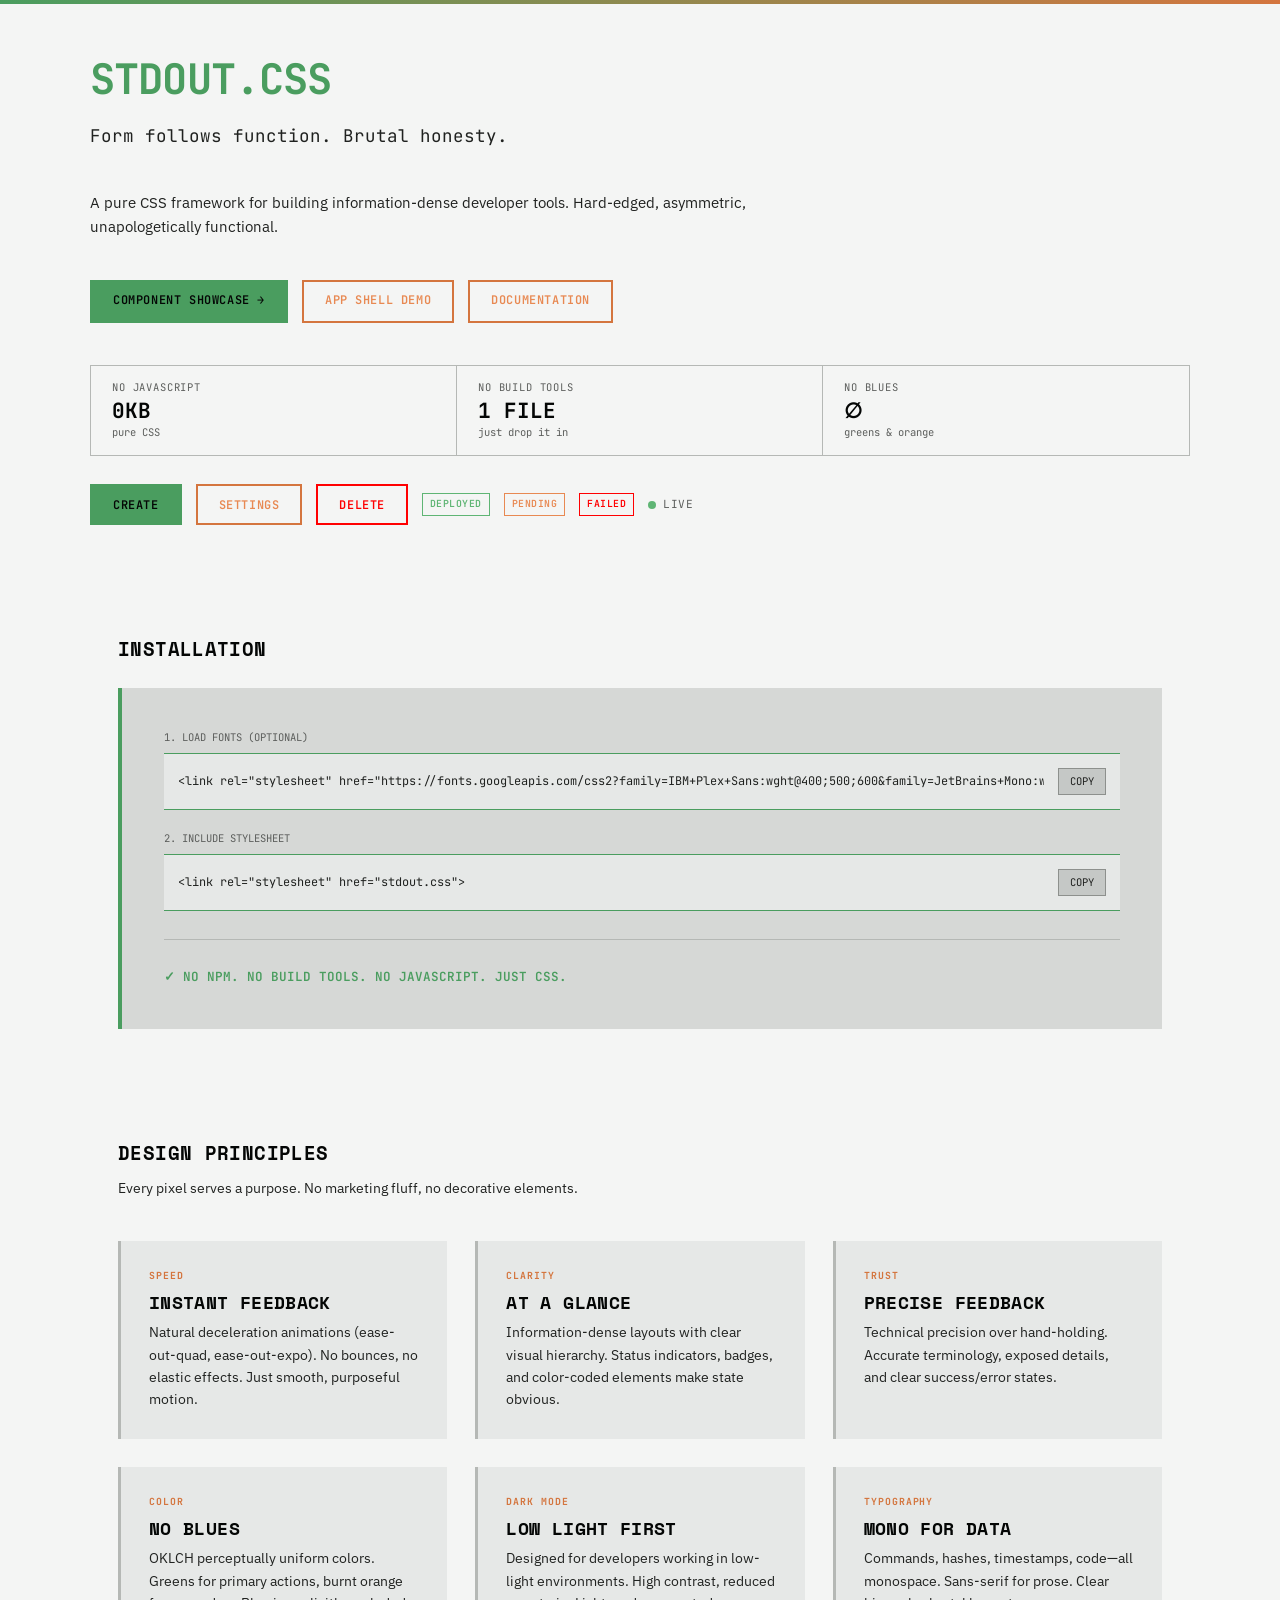
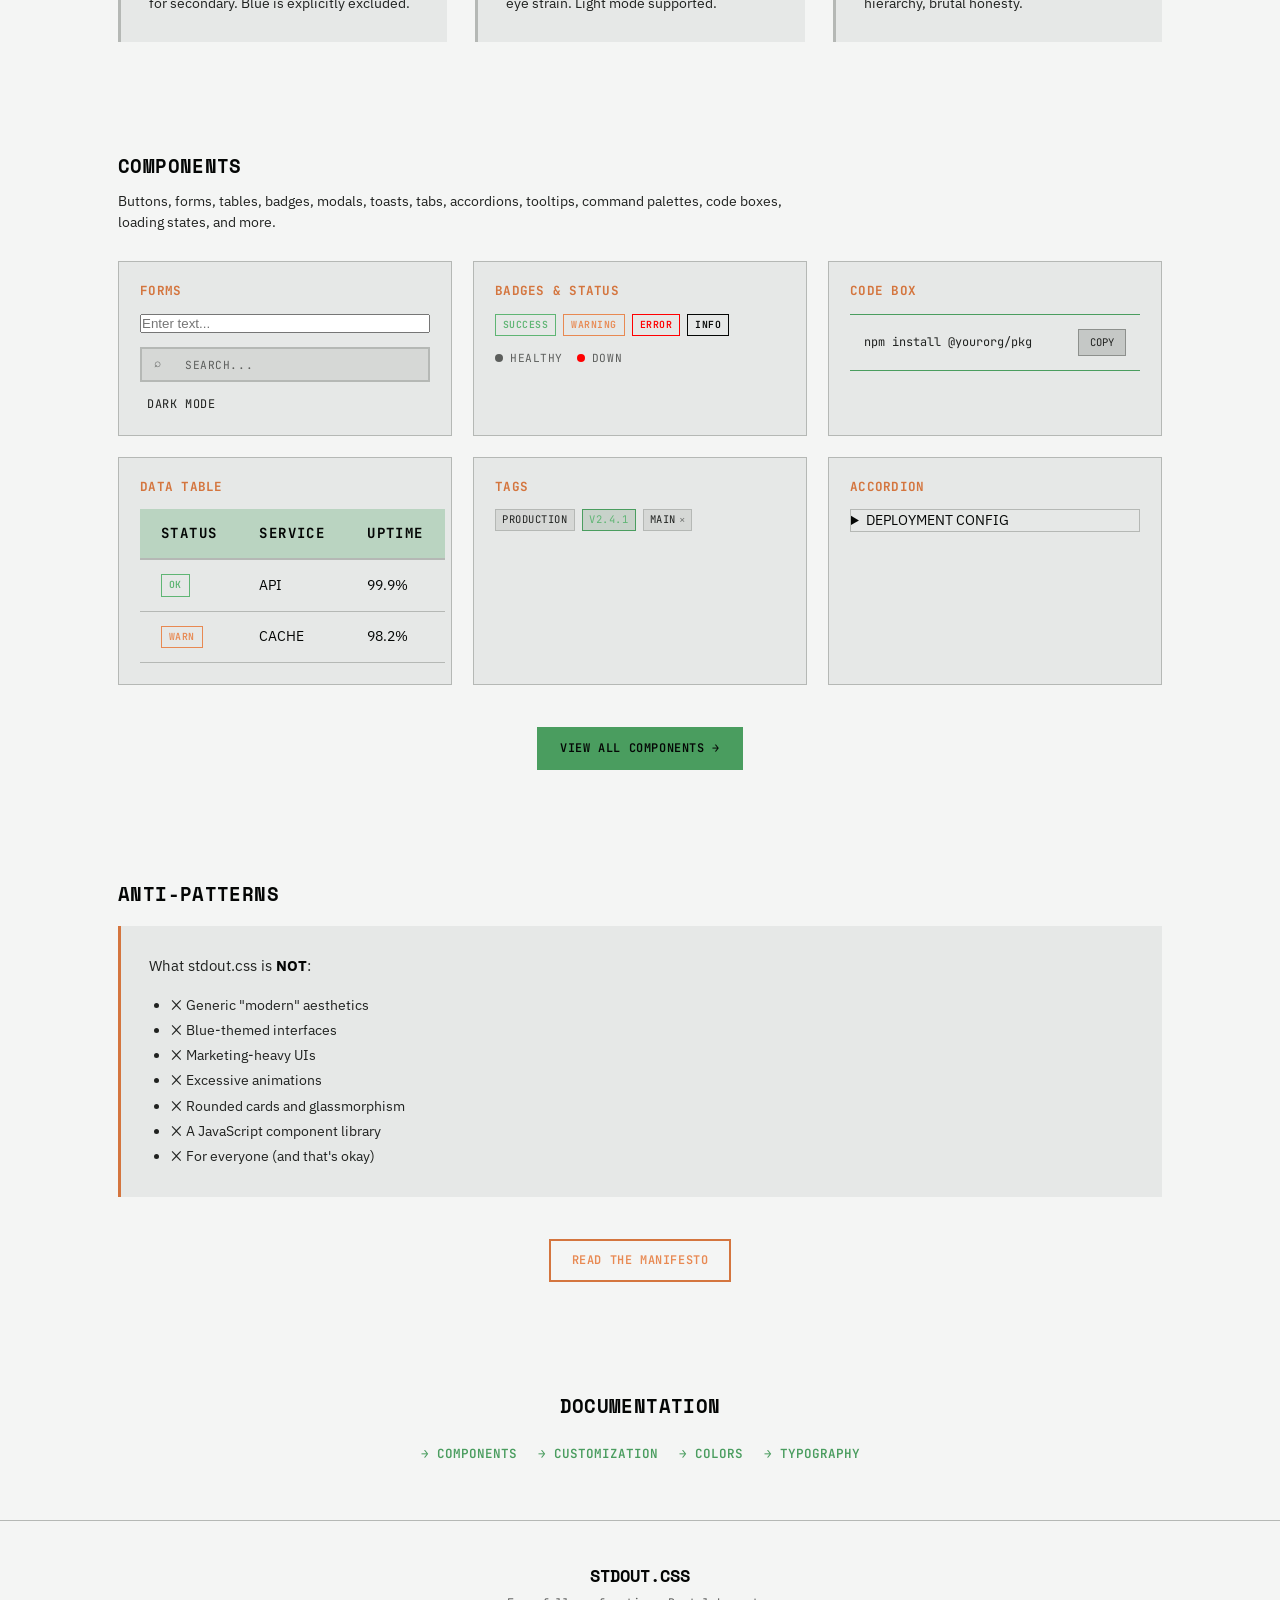
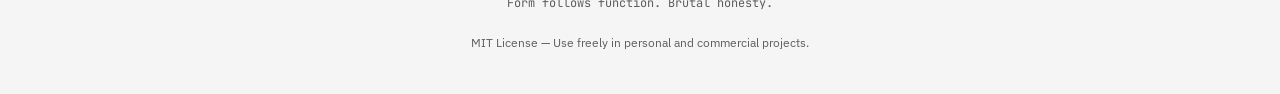
==== commit 3619e6f1: "Remove excessive hero section height Co-Authored-By: Claude Sonnet 4.5 <noreply@anthropic.com>" ====
--- a/index.html
+++ b/index.html
@@ -12,7 +12,6 @@
     <style>
         /* Page layout */
         .hero {
-            min-height: 80vh;
             display: flex;
             flex-direction: column;
             justify-content: center;
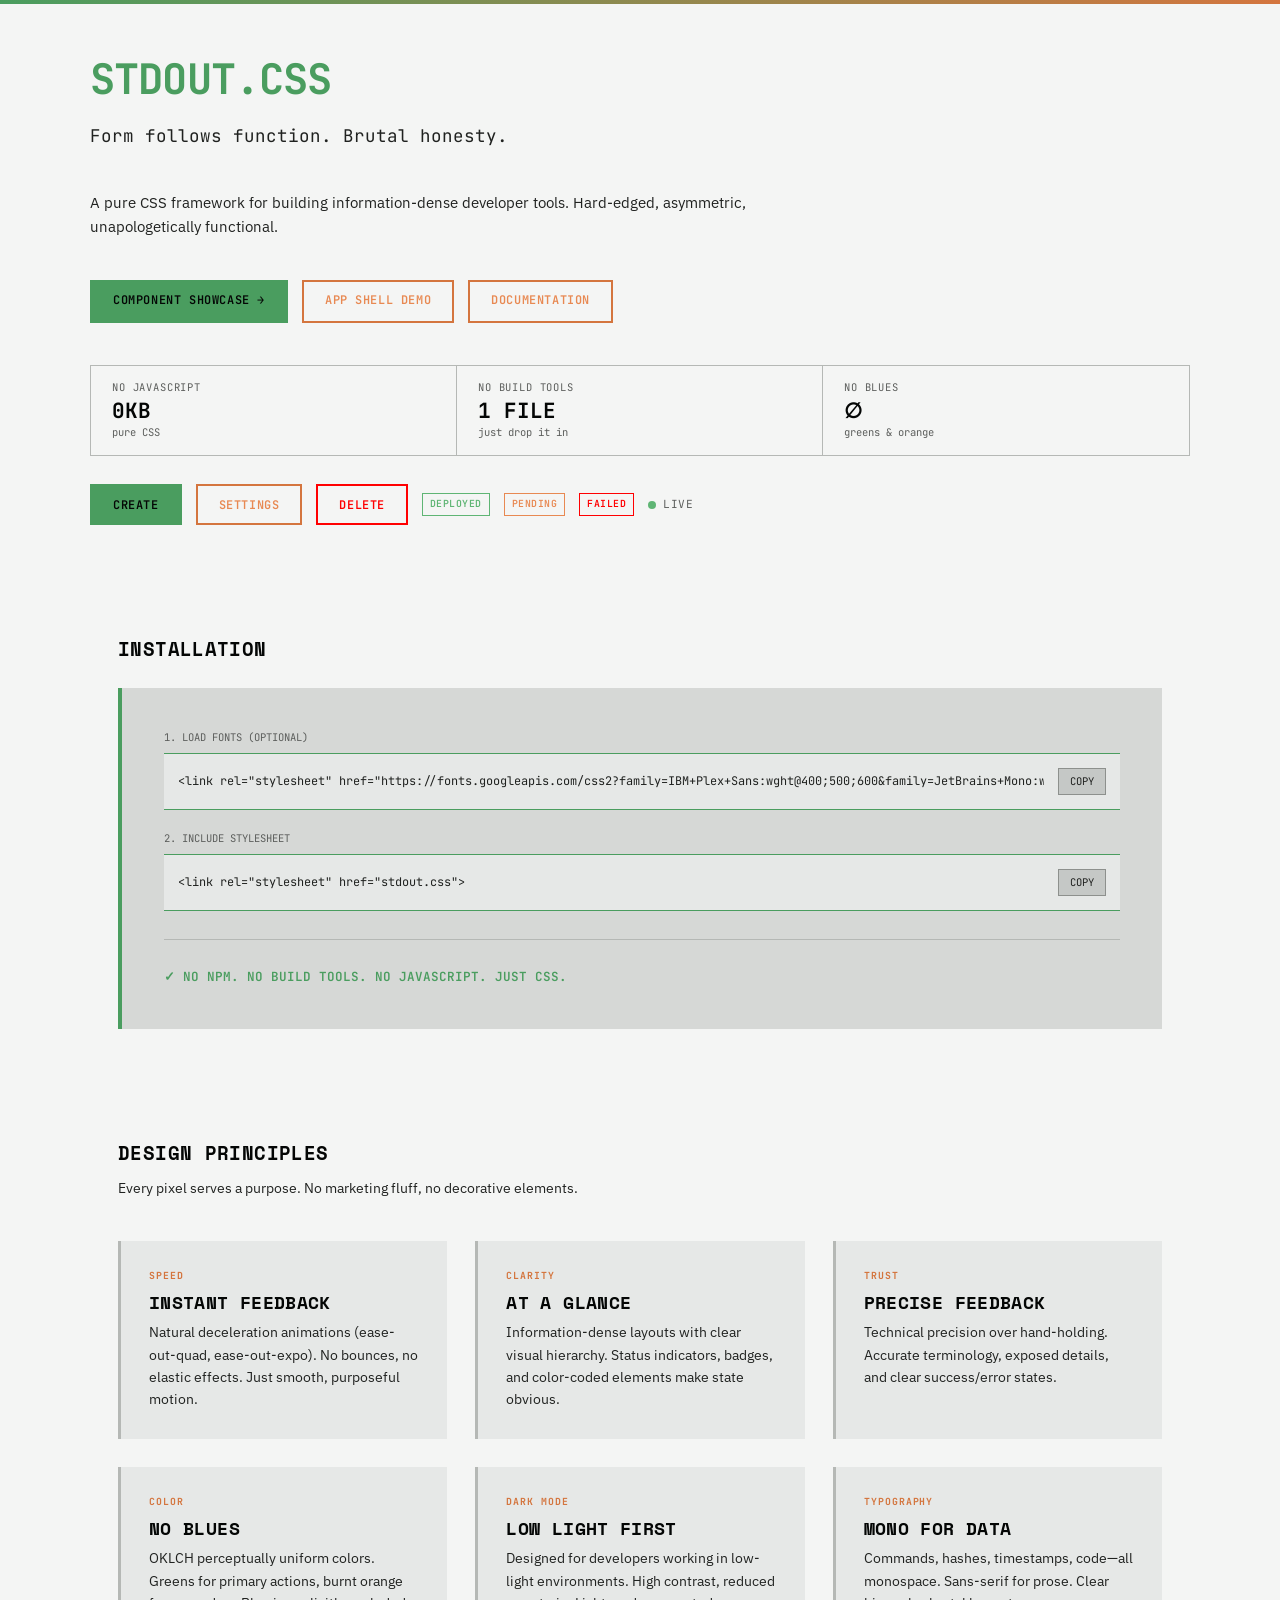
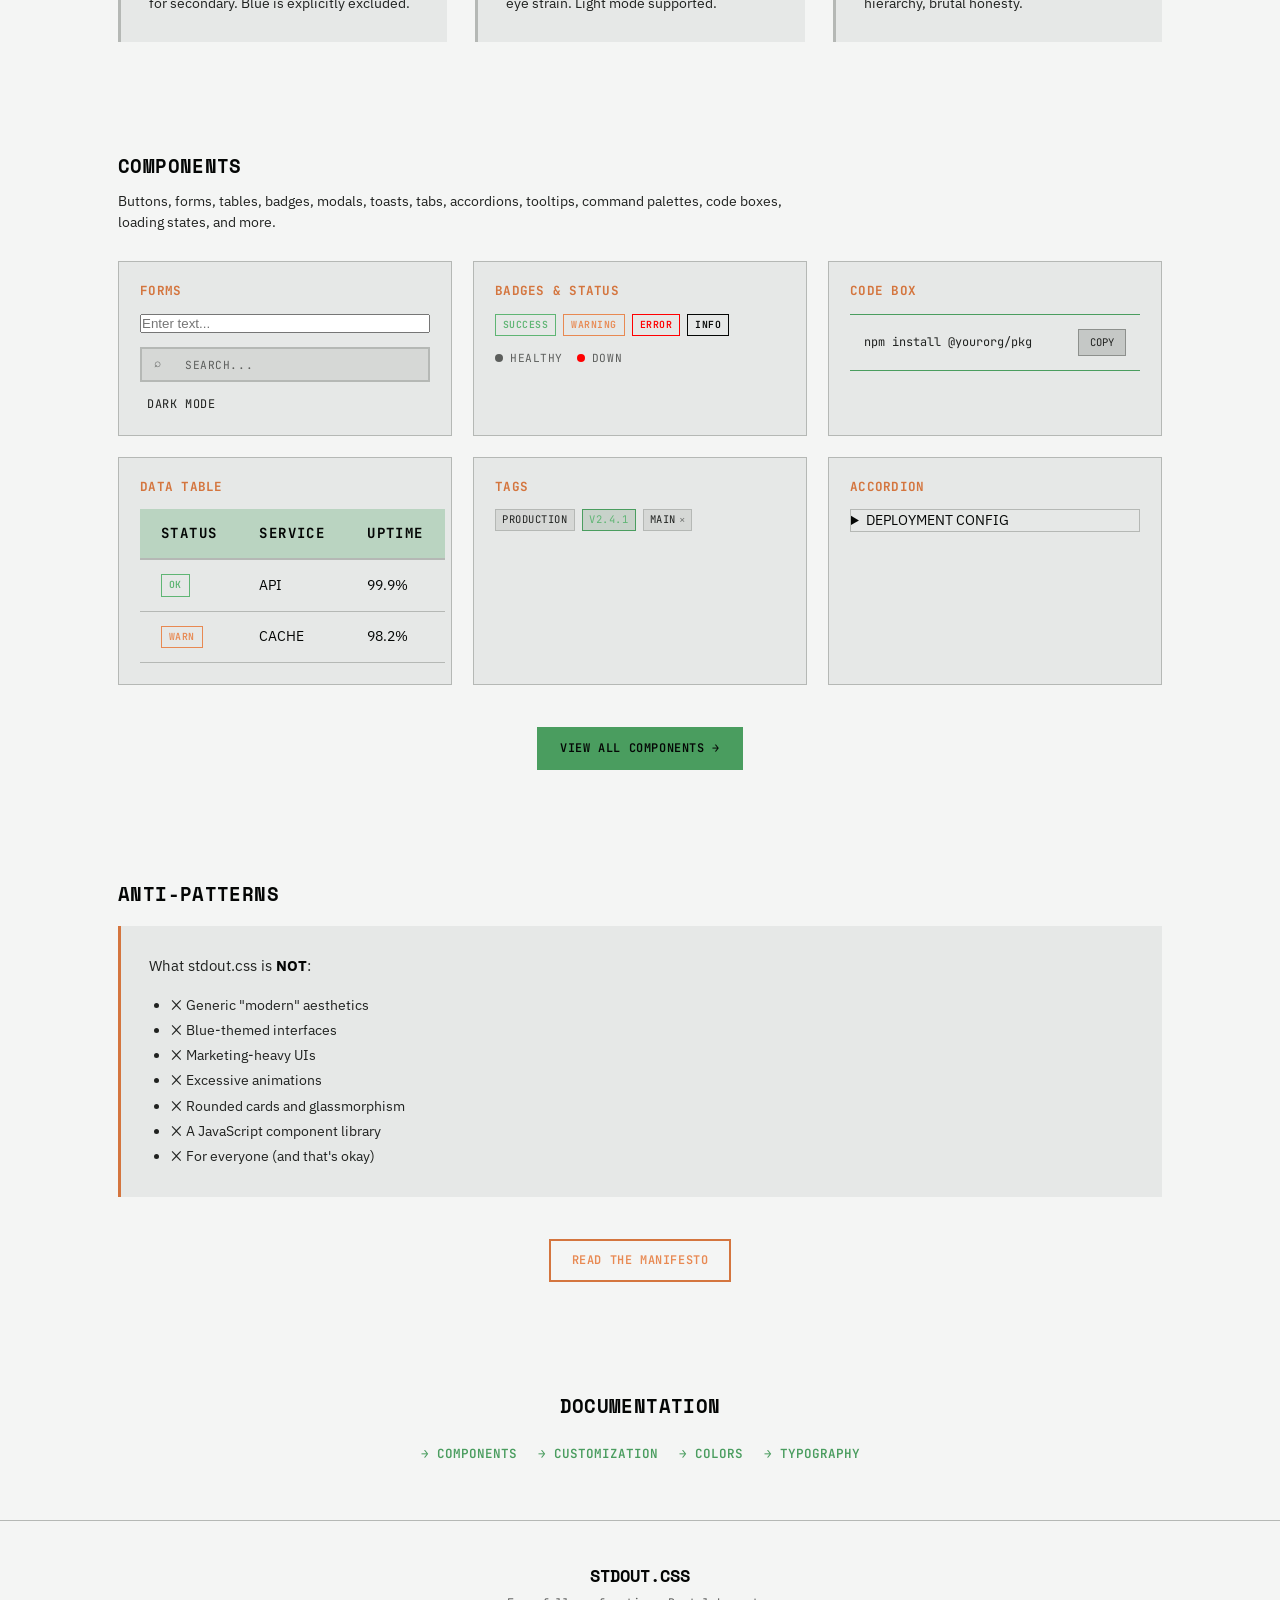
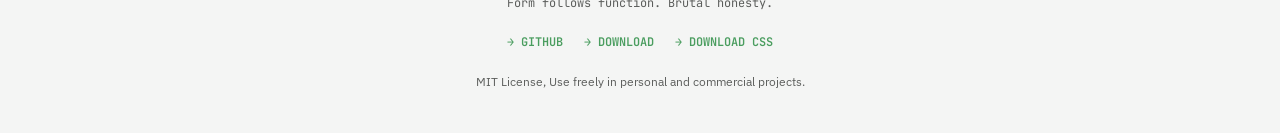
==== commit d41fd275: "Add navigation and GitHub links across all pages - Add GitHub repo, download, and CSS download links" ====
--- a/index.html
+++ b/index.html
@@ -441,8 +441,21 @@
     <div style="color: var(--text-muted); font-family: var(--font-mono); font-size: 0.85rem; margin-bottom: var(--space-lg);">
         Form follows function. Brutal honesty.
     </div>
+
+    <div style="display: flex; gap: var(--space-lg); justify-content: center; margin-bottom: var(--space-lg); flex-wrap: wrap;">
+        <a href="https://github.com/ludothegreat/stdout-css" style="color: var(--green-primary); text-decoration: none; font-family: var(--font-mono); font-size: 0.85rem; font-weight: 600;">
+            → GITHUB
+        </a>
+        <a href="https://github.com/ludothegreat/stdout-css/archive/refs/heads/main.zip" style="color: var(--green-primary); text-decoration: none; font-family: var(--font-mono); font-size: 0.85rem; font-weight: 600;">
+            → DOWNLOAD
+        </a>
+        <a href="stdout.css" download style="color: var(--green-primary); text-decoration: none; font-family: var(--font-mono); font-size: 0.85rem; font-weight: 600;">
+            → DOWNLOAD CSS
+        </a>
+    </div>
+
     <div style="color: var(--text-muted); font-size: 0.85rem;">
-        MIT License — Use freely in personal and commercial projects.
+        MIT License, Use freely in personal and commercial projects.
     </div>
 </footer>
 
